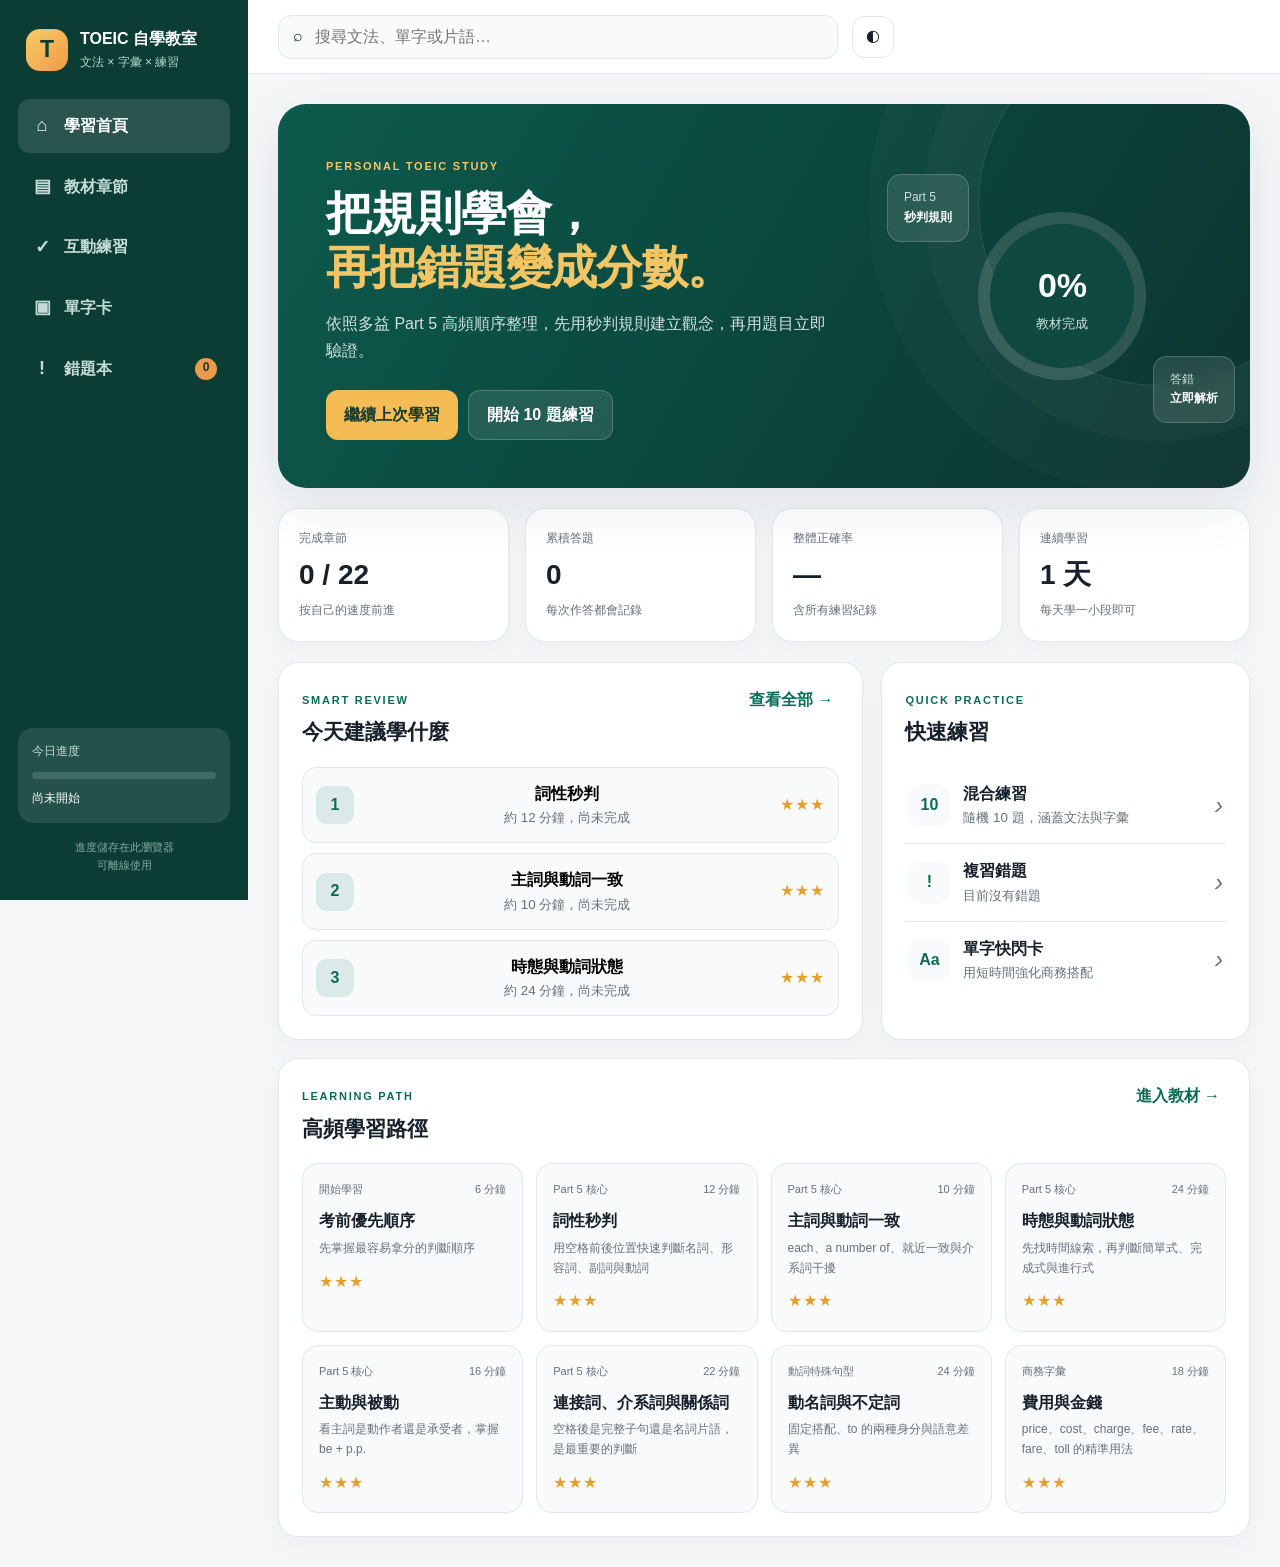
==== index.html @ c610012c "Add files via upload" ====
<!doctype html>
<html lang="zh-Hant">
<head>
  <meta charset="utf-8">
  <meta name="viewport" content="width=device-width, initial-scale=1">
  <meta name="description" content="TOEIC 多益文法與高頻字彙互動自學教材">
  <title>TOEIC 自學教室｜文法與高頻字彙</title>
  <link rel="stylesheet" href="styles.css">
</head>
<body>
  <div class="app-shell">
    <aside class="sidebar" id="sidebar">
      <div class="brand">
        <div class="brand-mark">T</div>
        <div><strong>TOEIC 自學教室</strong><span>文法 × 字彙 × 練習</span></div>
      </div>
      <nav class="main-nav" aria-label="主要導覽">
        <button class="nav-item active" data-view="dashboard"><span>⌂</span>學習首頁</button>
        <button class="nav-item" data-view="course"><span>▤</span>教材章節</button>
        <button class="nav-item" data-view="quiz"><span>✓</span>互動練習</button>
        <button class="nav-item" data-view="flashcards"><span>▣</span>單字卡</button>
        <button class="nav-item" data-view="mistakes"><span>!</span>錯題本 <b id="wrongBadge">0</b></button>
      </nav>
      <div class="sidebar-card">
        <div class="sidebar-card-label">今日進度</div>
        <div class="mini-progress"><span id="sideProgress"></span></div>
        <p id="sideProgressText">尚未開始</p>
      </div>
      <div class="sidebar-footer">進度儲存在此瀏覽器<br>可離線使用</div>
    </aside>

    <div class="main-area">
      <header class="topbar">
        <button class="icon-btn mobile-only" id="menuBtn" aria-label="開啟選單">☰</button>
        <div class="search-wrap">
          <span>⌕</span>
          <input id="globalSearch" type="search" placeholder="搜尋文法、單字或片語…" autocomplete="off">
          <div class="search-results" id="searchResults" hidden></div>
        </div>
        <button class="icon-btn" id="themeBtn" aria-label="切換深色模式">◐</button>
      </header>

      <main id="mainContent">
        <section class="view active" id="view-dashboard">
          <div class="hero-card">
            <div class="hero-copy">
              <span class="eyebrow">PERSONAL TOEIC STUDY</span>
              <h1>把規則學會，<br><em>再把錯題變成分數。</em></h1>
              <p>依照多益 Part 5 高頻順序整理，先用秒判規則建立觀念，再用題目立即驗證。</p>
              <div class="hero-actions">
                <button class="btn primary" id="continueBtn">繼續上次學習</button>
                <button class="btn secondary" data-go="quiz">開始 10 題練習</button>
              </div>
            </div>
            <div class="hero-visual" aria-hidden="true">
              <div class="ring"><span id="heroPercent">0%</span><small>教材完成</small></div>
              <div class="floating-card fc1">Part 5<br><b>秒判規則</b></div>
              <div class="floating-card fc2">答錯<br><b>立即解析</b></div>
            </div>
          </div>

          <div class="stats-grid">
            <article class="stat-card"><span>完成章節</span><strong id="statModules">0 / 22</strong><small>按自己的速度前進</small></article>
            <article class="stat-card"><span>累積答題</span><strong id="statAnswers">0</strong><small>每次作答都會記錄</small></article>
            <article class="stat-card"><span>整體正確率</span><strong id="statAccuracy">—</strong><small>含所有練習紀錄</small></article>
            <article class="stat-card"><span>連續學習</span><strong id="statStreak">1 天</strong><small>每天學一小段即可</small></article>
          </div>

          <div class="dashboard-grid">
            <section class="panel recommendation-panel">
              <div class="panel-head"><div><span class="eyebrow">SMART REVIEW</span><h2>今天建議學什麼</h2></div><button class="text-btn" data-go="course">查看全部 →</button></div>
              <div id="recommendations" class="recommendations"></div>
            </section>
            <section class="panel quick-panel">
              <div class="panel-head"><div><span class="eyebrow">QUICK PRACTICE</span><h2>快速練習</h2></div></div>
              <button class="quick-action" data-quick="mixed"><span class="qa-icon">10</span><div><b>混合練習</b><small>隨機 10 題，涵蓋文法與字彙</small></div><i>›</i></button>
              <button class="quick-action" data-go="mistakes"><span class="qa-icon">!</span><div><b>複習錯題</b><small id="quickWrongText">目前沒有錯題</small></div><i>›</i></button>
              <button class="quick-action" data-go="flashcards"><span class="qa-icon">Aa</span><div><b>單字快閃卡</b><small>用短時間強化商務搭配</small></div><i>›</i></button>
            </section>
          </div>

          <section class="panel module-preview-panel">
            <div class="panel-head"><div><span class="eyebrow">LEARNING PATH</span><h2>高頻學習路徑</h2></div><button class="text-btn" data-go="course">進入教材 →</button></div>
            <div class="module-grid" id="modulePreview"></div>
          </section>
        </section>

        <section class="view" id="view-course">
          <div class="page-heading"><div><span class="eyebrow">COURSE</span><h1>教材章節</h1><p>建議先完成 ★★★ 章節，再進入字彙與進階補充。</p></div><div class="heading-progress"><b id="coursePercent">0%</b><span>整體完成度</span></div></div>
          <div class="course-layout">
            <aside class="course-nav" id="courseNav"></aside>
            <article class="lesson" id="lessonArticle">
              <div class="lesson-empty"><span>▤</span><h2>選擇一個章節開始</h2><p>左側章節依照多益高頻順序排列。</p></div>
            </article>
          </div>
        </section>

        <section class="view" id="view-quiz">
          <div id="quizSetup">
            <div class="page-heading"><div><span class="eyebrow">PRACTICE</span><h1>互動練習</h1><p>選擇練習範圍，答題後會立即顯示解析並自動收錄錯題。</p></div></div>
            <div class="quiz-setup-grid">
              <section class="panel setup-panel">
                <h2>1. 選擇模式</h2>
                <div class="mode-grid">
                  <label class="mode-card selected"><input type="radio" name="quizMode" value="mixed" checked><span>混合練習</span><small>從所有章節隨機出題</small></label>
                  <label class="mode-card"><input type="radio" name="quizMode" value="module"><span>指定章節</span><small>針對單一弱點練習</small></label>
                  <label class="mode-card"><input type="radio" name="quizMode" value="wrong"><span>錯題複習</span><small>只練曾經答錯的題目</small></label>
                </div>
              </section>
              <section class="panel setup-panel">
                <h2>2. 設定範圍</h2>
                <label class="field"><span>指定章節</span><select id="quizModule"></select></label>
                <label class="field"><span>題目數量</span><select id="quizCount"><option value="5">5 題</option><option value="10" selected>10 題</option><option value="20">20 題</option><option value="999">全部可用題目</option></select></label>
                <button class="btn primary wide" id="startQuizBtn">開始練習</button>
                <p class="setup-hint" id="quizAvailability"></p>
              </section>
            </div>
          </div>
          <div id="quizRunner" hidden></div>
        </section>

        <section class="view" id="view-flashcards">
          <div class="page-heading"><div><span class="eyebrow">FLASHCARDS</span><h1>單字快閃卡</h1><p>先看英文回想中文，再翻牌核對搭配與例句。</p></div></div>
          <div class="flash-layout">
            <aside class="panel flash-controls">
              <label class="field"><span>分類</span><select id="flashCategory"></select></label>
              <div class="flash-stats"><b id="flashMastered">0</b><span>已熟悉字卡</span></div>
              <button class="btn secondary wide" id="shuffleFlash">重新洗牌</button>
            </aside>
            <section class="flash-stage">
              <button class="flashcard" id="flashcard" aria-label="翻轉字卡">
                <div class="flash-inner">
                  <div class="flash-front"><span id="flashCat"></span><strong id="flashTerm">Loading…</strong><small>點一下翻面</small></div>
                  <div class="flash-back"><strong id="flashMeaning"></strong><p id="flashExample"></p><small>再次點擊可翻回正面</small></div>
                </div>
              </button>
              <div class="flash-actions">
                <button class="btn secondary" id="prevFlash">← 上一張</button>
                <button class="btn success" id="masterFlash">標記已熟悉</button>
                <button class="btn primary" id="nextFlash">下一張 →</button>
              </div>
              <div class="flash-counter" id="flashCounter"></div>
            </section>
          </div>
        </section>

        <section class="view" id="view-mistakes">
          <div class="page-heading"><div><span class="eyebrow">WRONG ANSWERS</span><h1>錯題本</h1><p>答錯的題目會自動保留；重新答對後可從錯題本移除。</p></div><button class="btn secondary" id="clearWrongBtn">清空錯題</button></div>
          <div id="mistakeList" class="mistake-list"></div>
        </section>
      </main>
    </div>
  </div>
  <div class="toast" id="toast" role="status"></div>
  <script src="data.js"></script>
  <script src="app.js"></script>
</body>
</html>
---- styles.css ----
:root{
  --bg:#f4f6f8;--surface:#fff;--surface-2:#f8fafb;--text:#17212b;--muted:#65717d;
  --line:#e2e7eb;--primary:#0c6b58;--primary-2:#084d40;--accent:#f4b544;--danger:#c84040;
  --success:#23845f;--shadow:0 18px 55px rgba(20,35,45,.09);--radius:20px;--sidebar:248px;
}
[data-theme="dark"]{--bg:#101619;--surface:#172024;--surface-2:#1c282d;--text:#edf4f2;--muted:#a6b3b3;--line:#2b393e;--primary:#42b996;--primary-2:#6bd1b2;--accent:#f3bd58;--danger:#ef7979;--success:#5bc59e;--shadow:0 18px 60px rgba(0,0,0,.3)}
*{box-sizing:border-box}html{scroll-behavior:smooth}body{margin:0;font-family:-apple-system,BlinkMacSystemFont,"Segoe UI","Noto Sans TC",sans-serif;background:var(--bg);color:var(--text);line-height:1.65}
button,input,select{font:inherit}.app-shell{display:flex;min-height:100vh}.sidebar{width:var(--sidebar);background:#0b3d35;color:#fff;padding:26px 18px;position:fixed;inset:0 auto 0 0;z-index:30;display:flex;flex-direction:column}.brand{display:flex;gap:12px;align-items:center;padding:0 8px 26px}.brand-mark{width:42px;height:42px;border-radius:14px;background:linear-gradient(135deg,#f7cb68,#f09b45);color:#0b3d35;font-weight:900;font-size:23px;display:grid;place-items:center}.brand strong,.brand span{display:block}.brand span{font-size:12px;color:#b8d7cf;margin-top:1px}.main-nav{display:grid;gap:7px}.nav-item{border:0;background:transparent;color:#c6ddd7;text-align:left;padding:12px 13px;border-radius:12px;cursor:pointer;display:flex;align-items:center;gap:11px;font-weight:650}.nav-item span{font-size:18px;width:22px;text-align:center}.nav-item:hover,.nav-item.active{background:rgba(255,255,255,.12);color:#fff}.nav-item b{margin-left:auto;background:#e99b4b;color:#163b33;min-width:22px;height:22px;border-radius:999px;text-align:center;font-size:12px}.sidebar-card{margin-top:auto;background:rgba(255,255,255,.1);padding:14px;border-radius:15px}.sidebar-card-label{font-size:12px;color:#c4dbd5}.mini-progress{height:7px;background:rgba(255,255,255,.14);border-radius:999px;overflow:hidden;margin:10px 0}.mini-progress span{display:block;height:100%;width:0;background:#f5bd55;border-radius:999px}.sidebar-card p{margin:0;font-size:12px}.sidebar-footer{font-size:11px;color:#88aaa2;text-align:center;margin-top:15px}.main-area{margin-left:var(--sidebar);width:calc(100% - var(--sidebar))}.topbar{height:74px;background:color-mix(in srgb,var(--surface) 92%,transparent);border-bottom:1px solid var(--line);display:flex;align-items:center;padding:0 30px;gap:14px;position:sticky;top:0;z-index:20;backdrop-filter:blur(14px)}.search-wrap{position:relative;display:flex;align-items:center;gap:10px;background:var(--surface-2);border:1px solid var(--line);border-radius:13px;padding:0 14px;max-width:560px;flex:1}.search-wrap input{border:0;outline:0;background:transparent;color:var(--text);height:42px;width:100%}.search-results{position:absolute;top:50px;left:0;right:0;background:var(--surface);border:1px solid var(--line);border-radius:14px;box-shadow:var(--shadow);max-height:360px;overflow:auto;padding:8px;z-index:50}.search-result{display:block;width:100%;border:0;background:transparent;color:var(--text);text-align:left;padding:10px 12px;border-radius:9px;cursor:pointer}.search-result:hover{background:var(--surface-2)}.search-result b,.search-result small{display:block}.search-result small{color:var(--muted)}.icon-btn{width:42px;height:42px;border:1px solid var(--line);border-radius:12px;background:var(--surface);color:var(--text);cursor:pointer}.mobile-only{display:none}main{padding:30px;max-width:1500px;margin:auto}.view{display:none}.view.active{display:block}.eyebrow{font-size:11px;letter-spacing:.16em;font-weight:850;color:var(--primary);text-transform:uppercase}.hero-card{min-height:360px;border-radius:28px;background:linear-gradient(120deg,#0d5b4d 0%,#0b443b 58%,#0d342f 100%);color:#fff;display:flex;justify-content:space-between;overflow:hidden;box-shadow:var(--shadow);position:relative}.hero-card:after{content:"";position:absolute;width:360px;height:360px;border:1px solid rgba(255,255,255,.12);border-radius:50%;right:-90px;top:-80px;box-shadow:0 0 0 55px rgba(255,255,255,.025),0 0 0 110px rgba(255,255,255,.02)}.hero-copy{padding:48px;max-width:650px;position:relative;z-index:2}.hero-card .eyebrow{color:#f4c565}.hero-copy h1{font-family:Georgia,"Noto Serif TC",serif;font-size:46px;line-height:1.16;margin:9px 0 17px;letter-spacing:-.02em}.hero-copy h1 em{color:#f4c565;font-style:normal}.hero-copy p{color:#d2e3df;max-width:560px}.hero-actions{display:flex;gap:10px;margin-top:26px}.btn{border:0;border-radius:12px;padding:11px 18px;font-weight:750;cursor:pointer;transition:.2s}.btn:hover{transform:translateY(-1px)}.btn.primary{background:var(--primary);color:#fff}.hero-card .btn.primary{background:#f3bc54;color:#153b33}.btn.secondary{background:var(--surface);color:var(--text);border:1px solid var(--line)}.hero-card .btn.secondary{background:rgba(255,255,255,.1);color:#fff;border-color:rgba(255,255,255,.2)}.btn.success{background:var(--success);color:#fff}.btn.wide{width:100%}.hero-visual{width:410px;position:relative;z-index:2;display:grid;place-items:center}.ring{width:168px;height:168px;border-radius:50%;background:conic-gradient(#f2bd58 var(--progress,0%),rgba(255,255,255,.14) 0);display:grid;place-content:center;text-align:center;position:relative}.ring:before{content:"";position:absolute;inset:12px;border-radius:50%;background:#10493f}.ring span{font-size:34px;font-weight:850;z-index:1}.ring small{color:#cfe1dc;z-index:1}.floating-card{position:absolute;background:rgba(255,255,255,.11);border:1px solid rgba(255,255,255,.18);backdrop-filter:blur(10px);padding:13px 16px;border-radius:14px;color:#cfe1dc;font-size:12px}.floating-card b{color:#fff}.fc1{left:12px;top:70px}.fc2{right:15px;bottom:65px}.stats-grid{display:grid;grid-template-columns:repeat(4,1fr);gap:16px;margin:20px 0}.stat-card,.panel{background:var(--surface);border:1px solid var(--line);border-radius:var(--radius);box-shadow:0 8px 25px rgba(20,35,45,.035)}.stat-card{padding:20px}.stat-card span,.stat-card small{display:block;color:var(--muted);font-size:12px}.stat-card strong{display:block;font-size:28px;margin:3px 0}.dashboard-grid{display:grid;grid-template-columns:1.35fr .85fr;gap:18px}.panel{padding:23px}.panel-head{display:flex;align-items:flex-start;justify-content:space-between;gap:15px;margin-bottom:17px}.panel-head h2{margin:3px 0 0;font-size:21px}.text-btn{border:0;background:transparent;color:var(--primary);font-weight:750;cursor:pointer}.recommendations{display:grid;gap:10px}.recommendation{display:flex;align-items:center;gap:13px;padding:13px;border:1px solid var(--line);border-radius:14px;cursor:pointer;background:var(--surface-2)}.recommendation:hover{border-color:var(--primary)}.rec-num{width:38px;height:38px;border-radius:11px;background:color-mix(in srgb,var(--primary) 12%,transparent);color:var(--primary);display:grid;place-items:center;font-weight:850}.recommendation div{flex:1}.recommendation b,.recommendation small{display:block}.recommendation small{color:var(--muted)}.quick-action{width:100%;border:0;border-top:1px solid var(--line);background:transparent;color:var(--text);display:flex;align-items:center;gap:13px;padding:14px 3px;text-align:left;cursor:pointer}.quick-action:first-of-type{border-top:0}.qa-icon{width:42px;height:42px;border-radius:13px;background:var(--surface-2);display:grid;place-items:center;font-weight:850;color:var(--primary)}.quick-action div{flex:1}.quick-action b,.quick-action small{display:block}.quick-action small{color:var(--muted)}.quick-action i{font-size:25px;color:var(--muted)}.module-preview-panel{margin-top:18px}.module-grid{display:grid;grid-template-columns:repeat(4,1fr);gap:13px}.module-card{border:1px solid var(--line);border-radius:16px;padding:16px;background:var(--surface-2);cursor:pointer;position:relative}.module-card:hover{border-color:var(--primary);transform:translateY(-2px)}.module-card .module-meta{display:flex;justify-content:space-between;color:var(--muted);font-size:11px}.module-card h3{margin:10px 0 4px;font-size:16px}.module-card p{margin:0;color:var(--muted);font-size:12px}.stars{color:#e2a12f;letter-spacing:1px}.done-check{position:absolute;right:12px;top:12px;width:23px;height:23px;border-radius:50%;background:var(--success);color:#fff;display:grid;place-items:center;font-size:12px}.page-heading{display:flex;justify-content:space-between;align-items:end;margin-bottom:22px}.page-heading h1{font-size:35px;margin:3px 0}.page-heading p{color:var(--muted);margin:0}.heading-progress{text-align:right}.heading-progress b,.heading-progress span{display:block}.heading-progress b{font-size:28px;color:var(--primary)}.heading-progress span{font-size:12px;color:var(--muted)}.course-layout{display:grid;grid-template-columns:300px minmax(0,1fr);gap:18px;align-items:start}.course-nav{background:var(--surface);border:1px solid var(--line);border-radius:18px;padding:10px;position:sticky;top:94px;max-height:calc(100vh - 120px);overflow:auto}.course-group{padding:10px 9px 5px;font-size:11px;font-weight:850;color:var(--muted);letter-spacing:.1em}.course-link{width:100%;border:0;background:transparent;color:var(--text);text-align:left;padding:10px;border-radius:11px;cursor:pointer;display:flex;gap:10px;align-items:flex-start}.course-link:hover,.course-link.active{background:color-mix(in srgb,var(--primary) 10%,var(--surface))}.course-link .course-dot{width:23px;height:23px;border:1px solid var(--line);border-radius:50%;display:grid;place-items:center;font-size:11px;flex:none;margin-top:1px}.course-link.completed .course-dot{background:var(--success);border-color:var(--success);color:#fff}.course-link b,.course-link small{display:block}.course-link small{color:var(--muted);font-size:11px}.lesson{background:var(--surface);border:1px solid var(--line);border-radius:20px;min-height:650px;padding:34px;overflow:hidden}.lesson-empty{text-align:center;padding:150px 20px;color:var(--muted)}.lesson-empty span{font-size:45px}.lesson-header{border-bottom:1px solid var(--line);padding-bottom:20px;margin-bottom:25px}.lesson-header h1{margin:5px 0 6px;font-size:34px}.lesson-header p{color:var(--muted);margin:0}.lesson-toolbar{display:flex;gap:10px;align-items:center;justify-content:space-between;margin-top:17px}.source-pill{font-size:11px;background:var(--surface-2);border:1px solid var(--line);padding:6px 10px;border-radius:999px;color:var(--muted)}.complete-btn.completed{background:var(--success);color:#fff}.lesson-content h1{display:none}.lesson-content h2{font-size:26px;margin-top:32px}.lesson-content h3{font-size:20px;margin-top:28px;color:var(--primary)}.lesson-content h4{font-size:17px}.lesson-content table{width:100%;border-collapse:collapse;margin:18px 0;display:block;overflow-x:auto}.lesson-content th,.lesson-content td{border:1px solid var(--line);padding:10px 12px;text-align:left;min-width:130px}.lesson-content th{background:var(--surface-2)}.lesson-content code{background:var(--surface-2);padding:2px 5px;border-radius:5px;color:var(--primary)}.lesson-content blockquote{margin:18px 0;padding:13px 17px;border-left:4px solid var(--accent);background:var(--surface-2);border-radius:0 10px 10px 0}.lesson-content li{margin:5px 0}.advanced{margin-top:30px;border:1px solid var(--line);border-radius:14px;overflow:hidden}.advanced summary{padding:15px 18px;background:var(--surface-2);cursor:pointer;font-weight:800;color:var(--primary)}.advanced-body{padding:18px}.lesson-bottom{display:flex;justify-content:space-between;align-items:center;border-top:1px solid var(--line);margin-top:30px;padding-top:20px}.quiz-setup-grid{display:grid;grid-template-columns:1.3fr .7fr;gap:18px}.setup-panel h2{font-size:20px;margin-top:0}.mode-grid{display:grid;grid-template-columns:repeat(3,1fr);gap:12px}.mode-card{border:1px solid var(--line);border-radius:15px;padding:18px;cursor:pointer;background:var(--surface-2)}.mode-card.selected{border:2px solid var(--primary);padding:17px}.mode-card input{display:none}.mode-card span,.mode-card small{display:block}.mode-card span{font-weight:800}.mode-card small{color:var(--muted);margin-top:5px}.field{display:grid;gap:7px;margin:13px 0}.field span{font-size:12px;color:var(--muted);font-weight:750}.field select{height:43px;border:1px solid var(--line);border-radius:11px;background:var(--surface-2);color:var(--text);padding:0 11px}.setup-hint{color:var(--muted);font-size:12px;text-align:center}.quiz-shell{max-width:850px;margin:auto}.quiz-top{display:flex;align-items:center;gap:15px;margin-bottom:18px}.quiz-progress{height:9px;background:var(--line);border-radius:999px;overflow:hidden;flex:1}.quiz-progress span{display:block;height:100%;background:var(--primary);width:0}.quiz-number{font-size:13px;color:var(--muted)}.question-card{background:var(--surface);border:1px solid var(--line);border-radius:22px;padding:30px;box-shadow:var(--shadow)}.question-category{font-size:12px;color:var(--primary);font-weight:800}.question-card h2{font-family:Georgia,"Noto Serif TC",serif;font-size:26px;line-height:1.45;margin:10px 0 23px}.choices{display:grid;gap:11px}.choice{border:1px solid var(--line);background:var(--surface-2);color:var(--text);border-radius:13px;padding:13px 15px;text-align:left;cursor:pointer;display:flex;gap:12px;align-items:center}.choice:hover:not(:disabled){border-color:var(--primary)}.choice-letter{width:30px;height:30px;border-radius:9px;border:1px solid var(--line);display:grid;place-items:center;font-weight:800}.choice.correct{border-color:var(--success);background:color-mix(in srgb,var(--success) 10%,var(--surface));}.choice.wrong{border-color:var(--danger);background:color-mix(in srgb,var(--danger) 9%,var(--surface))}.choice.correct .choice-letter{background:var(--success);color:#fff}.choice.wrong .choice-letter{background:var(--danger);color:#fff}.feedback{margin-top:20px;border-radius:14px;padding:17px;display:none}.feedback.show{display:block}.feedback.correct{background:color-mix(in srgb,var(--success) 11%,var(--surface));border:1px solid color-mix(in srgb,var(--success) 35%,var(--line))}.feedback.wrong{background:color-mix(in srgb,var(--danger) 8%,var(--surface));border:1px solid color-mix(in srgb,var(--danger) 30%,var(--line))}.feedback h3{margin:0 0 6px}.feedback p{margin:5px 0}.feedback .tip{color:var(--muted);font-size:13px;border-top:1px dashed var(--line);padding-top:8px;margin-top:10px}.question-actions{display:flex;justify-content:flex-end;margin-top:20px}.result-card{text-align:center;background:var(--surface);border:1px solid var(--line);border-radius:24px;padding:40px;box-shadow:var(--shadow);max-width:760px;margin:auto}.result-score{width:150px;height:150px;border-radius:50%;margin:10px auto 20px;background:var(--surface-2);border:12px solid var(--primary);display:grid;place-content:center}.result-score strong{font-size:36px}.result-score span{font-size:12px;color:var(--muted)}.result-card h1{margin-bottom:5px}.result-actions{display:flex;justify-content:center;gap:10px;margin-top:25px}.breakdown{display:grid;grid-template-columns:repeat(3,1fr);gap:10px;margin-top:20px}.breakdown div{background:var(--surface-2);border-radius:12px;padding:12px}.breakdown b,.breakdown small{display:block}.breakdown small{color:var(--muted)}.flash-layout{display:grid;grid-template-columns:260px 1fr;gap:18px}.flash-controls{align-self:start}.flash-stats{text-align:center;background:var(--surface-2);border-radius:14px;padding:20px;margin:16px 0}.flash-stats b,.flash-stats span{display:block}.flash-stats b{font-size:30px;color:var(--primary)}.flash-stats span{font-size:12px;color:var(--muted)}.flash-stage{text-align:center}.flashcard{width:min(620px,100%);height:370px;border:0;background:transparent;perspective:1200px;cursor:pointer}.flash-inner{width:100%;height:100%;position:relative;transform-style:preserve-3d;transition:transform .55s}.flashcard.flipped .flash-inner{transform:rotateY(180deg)}.flash-front,.flash-back{position:absolute;inset:0;backface-visibility:hidden;background:var(--surface);border:1px solid var(--line);border-radius:26px;box-shadow:var(--shadow);display:grid;place-content:center;padding:45px}.flash-front span{color:var(--primary);font-weight:800}.flash-front strong{font-family:Georgia,serif;font-size:48px;margin:15px 0}.flash-front small,.flash-back small{color:var(--muted)}.flash-back{transform:rotateY(180deg)}.flash-back strong{font-size:30px;color:var(--primary)}.flash-back p{font-size:18px}.flash-actions{display:flex;justify-content:center;gap:10px;margin-top:18px}.flash-counter{color:var(--muted);margin-top:12px;font-size:13px}.mistake-list{display:grid;gap:13px}.mistake-card{background:var(--surface);border:1px solid var(--line);border-left:5px solid var(--danger);border-radius:16px;padding:20px}.mistake-card .meta{display:flex;justify-content:space-between;color:var(--muted);font-size:12px}.mistake-card h3{font-family:Georgia,serif;margin:10px 0}.mistake-card .answer{color:var(--success);font-weight:750}.mistake-card .explanation{background:var(--surface-2);padding:12px;border-radius:10px;margin-top:10px}.empty-state{text-align:center;background:var(--surface);border:1px dashed var(--line);border-radius:20px;padding:75px 20px;color:var(--muted)}.empty-state span{font-size:45px}.toast{position:fixed;right:24px;bottom:24px;background:#132e28;color:#fff;padding:12px 16px;border-radius:12px;box-shadow:var(--shadow);opacity:0;transform:translateY(15px);pointer-events:none;transition:.25s;z-index:100}.toast.show{opacity:1;transform:none}
@media(max-width:1100px){.stats-grid{grid-template-columns:repeat(2,1fr)}.module-grid{grid-template-columns:repeat(2,1fr)}.dashboard-grid,.quiz-setup-grid{grid-template-columns:1fr}.hero-visual{width:330px}.course-layout{grid-template-columns:260px minmax(0,1fr)}}
@media(max-width:820px){:root{--sidebar:260px}.sidebar{transform:translateX(-100%);transition:.25s}.sidebar.open{transform:none}.main-area{margin-left:0;width:100%}.mobile-only{display:block}.topbar{padding:0 14px}main{padding:18px}.hero-card{min-height:auto}.hero-copy{padding:32px}.hero-copy h1{font-size:35px}.hero-visual{display:none}.course-layout{grid-template-columns:1fr}.course-nav{position:static;max-height:390px}.mode-grid{grid-template-columns:1fr}.flash-layout{grid-template-columns:1fr}.flash-controls{order:2}.page-heading{align-items:flex-start}.lesson{padding:22px}.flash-front strong{font-size:38px}}
@media(max-width:540px){.stats-grid,.module-grid{grid-template-columns:1fr}.hero-actions,.flash-actions,.result-actions{flex-direction:column}.hero-copy{padding:25px}.hero-copy h1{font-size:31px}.panel{padding:18px}.page-heading h1{font-size:30px}.heading-progress{display:none}.lesson-header h1{font-size:28px}.question-card{padding:21px}.question-card h2{font-size:22px}.flashcard{height:330px}.flash-front,.flash-back{padding:25px}.breakdown{grid-template-columns:1fr}}
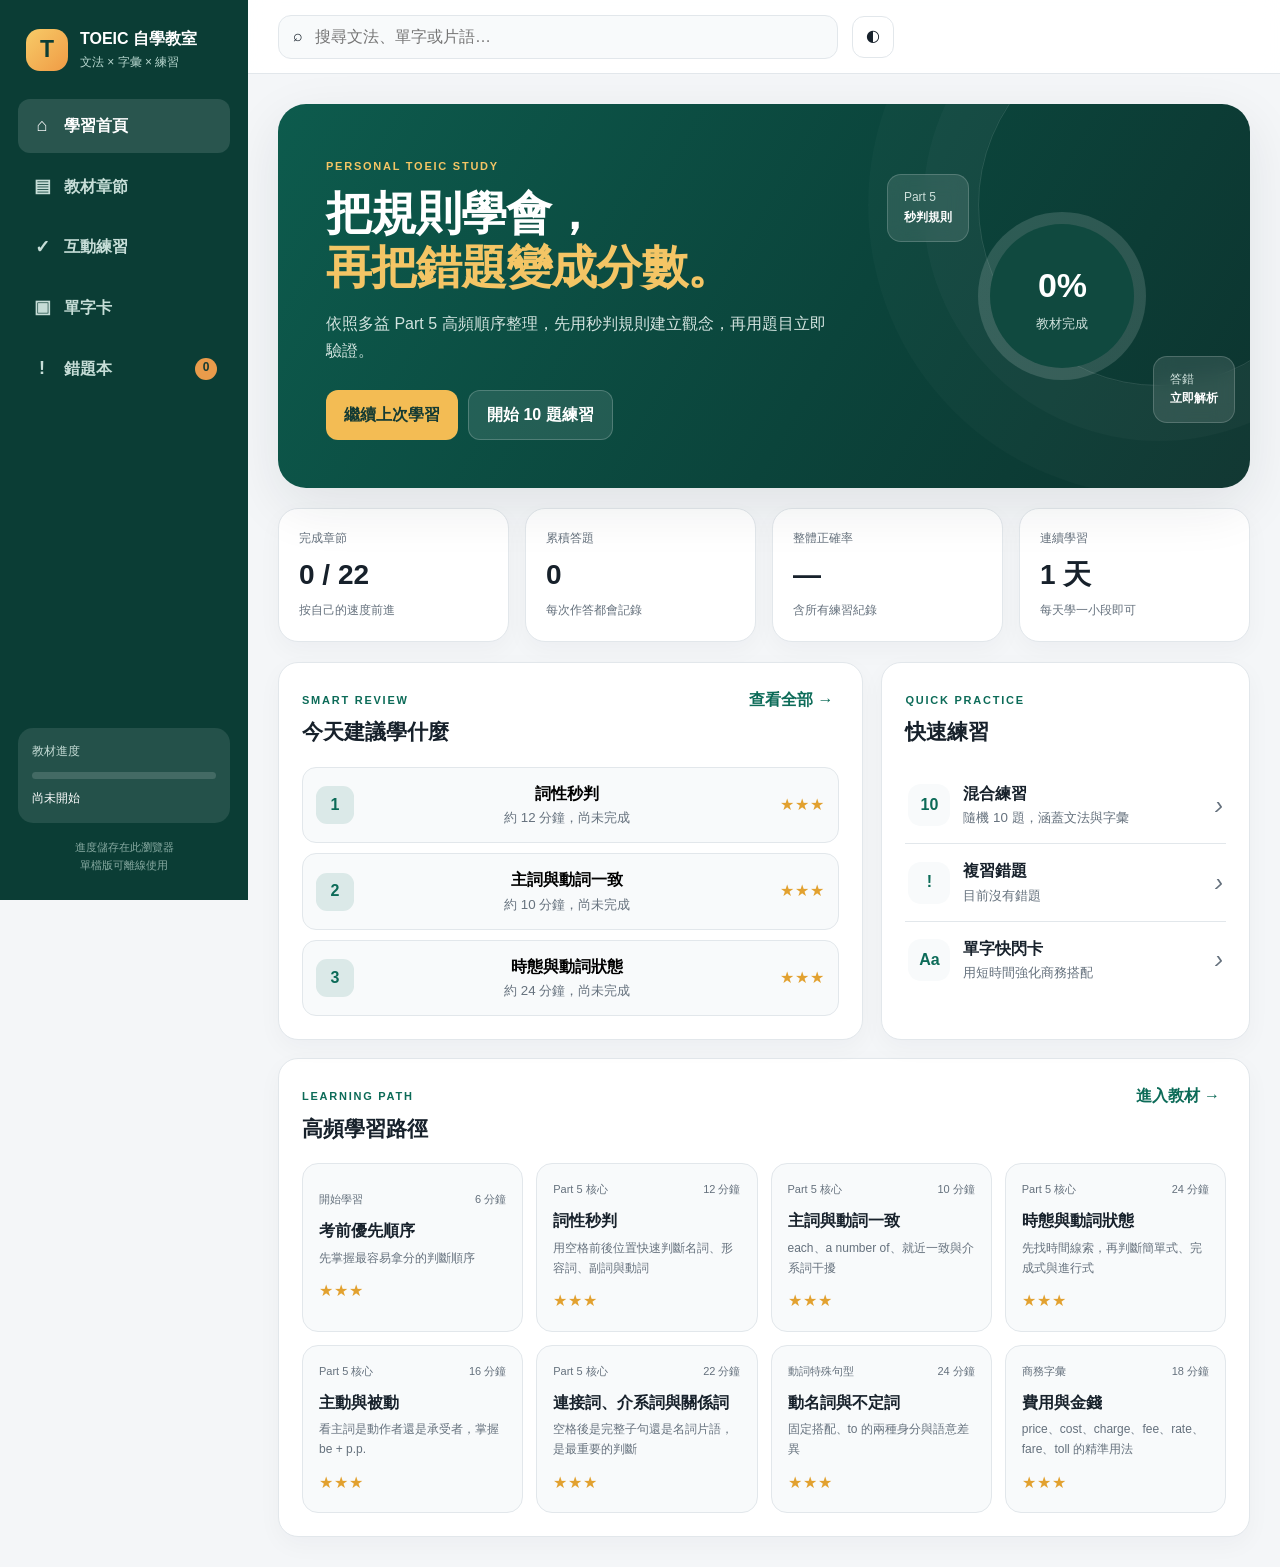
==== commit 14312ab4: "Add files via upload" ====
--- a/index.html
+++ b/index.html
@@ -22,11 +22,11 @@
         <button class="nav-item" data-view="mistakes"><span>!</span>錯題本 <b id="wrongBadge">0</b></button>
       </nav>
       <div class="sidebar-card">
-        <div class="sidebar-card-label">今日進度</div>
+        <div class="sidebar-card-label">教材進度</div>
         <div class="mini-progress"><span id="sideProgress"></span></div>
         <p id="sideProgressText">尚未開始</p>
       </div>
-      <div class="sidebar-footer">進度儲存在此瀏覽器<br>可離線使用</div>
+      <div class="sidebar-footer">進度儲存在此瀏覽器<br>單檔版可離線使用</div>
     </aside>
 
     <div class="main-area">
@@ -37,7 +37,7 @@
           <input id="globalSearch" type="search" placeholder="搜尋文法、單字或片語…" autocomplete="off">
           <div class="search-results" id="searchResults" hidden></div>
         </div>
-        <button class="icon-btn" id="themeBtn" aria-label="切換深色模式">◐</button>
+        <button class="icon-btn" id="themeBtn" aria-label="切換為深色模式" title="切換為深色模式">◐</button>
       </header>
 
       <main id="mainContent">
--- a/styles.css
+++ b/styles.css
@@ -5,7 +5,9 @@
 }
 [data-theme="dark"]{--bg:#101619;--surface:#172024;--surface-2:#1c282d;--text:#edf4f2;--muted:#a6b3b3;--line:#2b393e;--primary:#42b996;--primary-2:#6bd1b2;--accent:#f3bd58;--danger:#ef7979;--success:#5bc59e;--shadow:0 18px 60px rgba(0,0,0,.3)}
 *{box-sizing:border-box}html{scroll-behavior:smooth}body{margin:0;font-family:-apple-system,BlinkMacSystemFont,"Segoe UI","Noto Sans TC",sans-serif;background:var(--bg);color:var(--text);line-height:1.65}
-button,input,select{font:inherit}.app-shell{display:flex;min-height:100vh}.sidebar{width:var(--sidebar);background:#0b3d35;color:#fff;padding:26px 18px;position:fixed;inset:0 auto 0 0;z-index:30;display:flex;flex-direction:column}.brand{display:flex;gap:12px;align-items:center;padding:0 8px 26px}.brand-mark{width:42px;height:42px;border-radius:14px;background:linear-gradient(135deg,#f7cb68,#f09b45);color:#0b3d35;font-weight:900;font-size:23px;display:grid;place-items:center}.brand strong,.brand span{display:block}.brand span{font-size:12px;color:#b8d7cf;margin-top:1px}.main-nav{display:grid;gap:7px}.nav-item{border:0;background:transparent;color:#c6ddd7;text-align:left;padding:12px 13px;border-radius:12px;cursor:pointer;display:flex;align-items:center;gap:11px;font-weight:650}.nav-item span{font-size:18px;width:22px;text-align:center}.nav-item:hover,.nav-item.active{background:rgba(255,255,255,.12);color:#fff}.nav-item b{margin-left:auto;background:#e99b4b;color:#163b33;min-width:22px;height:22px;border-radius:999px;text-align:center;font-size:12px}.sidebar-card{margin-top:auto;background:rgba(255,255,255,.1);padding:14px;border-radius:15px}.sidebar-card-label{font-size:12px;color:#c4dbd5}.mini-progress{height:7px;background:rgba(255,255,255,.14);border-radius:999px;overflow:hidden;margin:10px 0}.mini-progress span{display:block;height:100%;width:0;background:#f5bd55;border-radius:999px}.sidebar-card p{margin:0;font-size:12px}.sidebar-footer{font-size:11px;color:#88aaa2;text-align:center;margin-top:15px}.main-area{margin-left:var(--sidebar);width:calc(100% - var(--sidebar))}.topbar{height:74px;background:color-mix(in srgb,var(--surface) 92%,transparent);border-bottom:1px solid var(--line);display:flex;align-items:center;padding:0 30px;gap:14px;position:sticky;top:0;z-index:20;backdrop-filter:blur(14px)}.search-wrap{position:relative;display:flex;align-items:center;gap:10px;background:var(--surface-2);border:1px solid var(--line);border-radius:13px;padding:0 14px;max-width:560px;flex:1}.search-wrap input{border:0;outline:0;background:transparent;color:var(--text);height:42px;width:100%}.search-results{position:absolute;top:50px;left:0;right:0;background:var(--surface);border:1px solid var(--line);border-radius:14px;box-shadow:var(--shadow);max-height:360px;overflow:auto;padding:8px;z-index:50}.search-result{display:block;width:100%;border:0;background:transparent;color:var(--text);text-align:left;padding:10px 12px;border-radius:9px;cursor:pointer}.search-result:hover{background:var(--surface-2)}.search-result b,.search-result small{display:block}.search-result small{color:var(--muted)}.icon-btn{width:42px;height:42px;border:1px solid var(--line);border-radius:12px;background:var(--surface);color:var(--text);cursor:pointer}.mobile-only{display:none}main{padding:30px;max-width:1500px;margin:auto}.view{display:none}.view.active{display:block}.eyebrow{font-size:11px;letter-spacing:.16em;font-weight:850;color:var(--primary);text-transform:uppercase}.hero-card{min-height:360px;border-radius:28px;background:linear-gradient(120deg,#0d5b4d 0%,#0b443b 58%,#0d342f 100%);color:#fff;display:flex;justify-content:space-between;overflow:hidden;box-shadow:var(--shadow);position:relative}.hero-card:after{content:"";position:absolute;width:360px;height:360px;border:1px solid rgba(255,255,255,.12);border-radius:50%;right:-90px;top:-80px;box-shadow:0 0 0 55px rgba(255,255,255,.025),0 0 0 110px rgba(255,255,255,.02)}.hero-copy{padding:48px;max-width:650px;position:relative;z-index:2}.hero-card .eyebrow{color:#f4c565}.hero-copy h1{font-family:Georgia,"Noto Serif TC",serif;font-size:46px;line-height:1.16;margin:9px 0 17px;letter-spacing:-.02em}.hero-copy h1 em{color:#f4c565;font-style:normal}.hero-copy p{color:#d2e3df;max-width:560px}.hero-actions{display:flex;gap:10px;margin-top:26px}.btn{border:0;border-radius:12px;padding:11px 18px;font-weight:750;cursor:pointer;transition:.2s}.btn:hover{transform:translateY(-1px)}.btn.primary{background:var(--primary);color:#fff}.hero-card .btn.primary{background:#f3bc54;color:#153b33}.btn.secondary{background:var(--surface);color:var(--text);border:1px solid var(--line)}.hero-card .btn.secondary{background:rgba(255,255,255,.1);color:#fff;border-color:rgba(255,255,255,.2)}.btn.success{background:var(--success);color:#fff}.btn.wide{width:100%}.hero-visual{width:410px;position:relative;z-index:2;display:grid;place-items:center}.ring{width:168px;height:168px;border-radius:50%;background:conic-gradient(#f2bd58 var(--progress,0%),rgba(255,255,255,.14) 0);display:grid;place-content:center;text-align:center;position:relative}.ring:before{content:"";position:absolute;inset:12px;border-radius:50%;background:#10493f}.ring span{font-size:34px;font-weight:850;z-index:1}.ring small{color:#cfe1dc;z-index:1}.floating-card{position:absolute;background:rgba(255,255,255,.11);border:1px solid rgba(255,255,255,.18);backdrop-filter:blur(10px);padding:13px 16px;border-radius:14px;color:#cfe1dc;font-size:12px}.floating-card b{color:#fff}.fc1{left:12px;top:70px}.fc2{right:15px;bottom:65px}.stats-grid{display:grid;grid-template-columns:repeat(4,1fr);gap:16px;margin:20px 0}.stat-card,.panel{background:var(--surface);border:1px solid var(--line);border-radius:var(--radius);box-shadow:0 8px 25px rgba(20,35,45,.035)}.stat-card{padding:20px}.stat-card span,.stat-card small{display:block;color:var(--muted);font-size:12px}.stat-card strong{display:block;font-size:28px;margin:3px 0}.dashboard-grid{display:grid;grid-template-columns:1.35fr .85fr;gap:18px}.panel{padding:23px}.panel-head{display:flex;align-items:flex-start;justify-content:space-between;gap:15px;margin-bottom:17px}.panel-head h2{margin:3px 0 0;font-size:21px}.text-btn{border:0;background:transparent;color:var(--primary);font-weight:750;cursor:pointer}.recommendations{display:grid;gap:10px}.recommendation{display:flex;align-items:center;gap:13px;padding:13px;border:1px solid var(--line);border-radius:14px;cursor:pointer;background:var(--surface-2)}.recommendation:hover{border-color:var(--primary)}.rec-num{width:38px;height:38px;border-radius:11px;background:color-mix(in srgb,var(--primary) 12%,transparent);color:var(--primary);display:grid;place-items:center;font-weight:850}.recommendation div{flex:1}.recommendation b,.recommendation small{display:block}.recommendation small{color:var(--muted)}.quick-action{width:100%;border:0;border-top:1px solid var(--line);background:transparent;color:var(--text);display:flex;align-items:center;gap:13px;padding:14px 3px;text-align:left;cursor:pointer}.quick-action:first-of-type{border-top:0}.qa-icon{width:42px;height:42px;border-radius:13px;background:var(--surface-2);display:grid;place-items:center;font-weight:850;color:var(--primary)}.quick-action div{flex:1}.quick-action b,.quick-action small{display:block}.quick-action small{color:var(--muted)}.quick-action i{font-size:25px;color:var(--muted)}.module-preview-panel{margin-top:18px}.module-grid{display:grid;grid-template-columns:repeat(4,1fr);gap:13px}.module-card{border:1px solid var(--line);border-radius:16px;padding:16px;background:var(--surface-2);cursor:pointer;position:relative}.module-card:hover{border-color:var(--primary);transform:translateY(-2px)}.module-card .module-meta{display:flex;justify-content:space-between;color:var(--muted);font-size:11px}.module-card h3{margin:10px 0 4px;font-size:16px}.module-card p{margin:0;color:var(--muted);font-size:12px}.stars{color:#e2a12f;letter-spacing:1px}.done-check{position:absolute;right:12px;top:12px;width:23px;height:23px;border-radius:50%;background:var(--success);color:#fff;display:grid;place-items:center;font-size:12px}.page-heading{display:flex;justify-content:space-between;align-items:end;margin-bottom:22px}.page-heading h1{font-size:35px;margin:3px 0}.page-heading p{color:var(--muted);margin:0}.heading-progress{text-align:right}.heading-progress b,.heading-progress span{display:block}.heading-progress b{font-size:28px;color:var(--primary)}.heading-progress span{font-size:12px;color:var(--muted)}.course-layout{display:grid;grid-template-columns:300px minmax(0,1fr);gap:18px;align-items:start}.course-nav{background:var(--surface);border:1px solid var(--line);border-radius:18px;padding:10px;position:sticky;top:94px;max-height:calc(100vh - 120px);overflow:auto}.course-group{padding:10px 9px 5px;font-size:11px;font-weight:850;color:var(--muted);letter-spacing:.1em}.course-link{width:100%;border:0;background:transparent;color:var(--text);text-align:left;padding:10px;border-radius:11px;cursor:pointer;display:flex;gap:10px;align-items:flex-start}.course-link:hover,.course-link.active{background:color-mix(in srgb,var(--primary) 10%,var(--surface))}.course-link .course-dot{width:23px;height:23px;border:1px solid var(--line);border-radius:50%;display:grid;place-items:center;font-size:11px;flex:none;margin-top:1px}.course-link.completed .course-dot{background:var(--success);border-color:var(--success);color:#fff}.course-link b,.course-link small{display:block}.course-link small{color:var(--muted);font-size:11px}.lesson{background:var(--surface);border:1px solid var(--line);border-radius:20px;min-height:650px;padding:34px;overflow:hidden}.lesson-empty{text-align:center;padding:150px 20px;color:var(--muted)}.lesson-empty span{font-size:45px}.lesson-header{border-bottom:1px solid var(--line);padding-bottom:20px;margin-bottom:25px}.lesson-header h1{margin:5px 0 6px;font-size:34px}.lesson-header p{color:var(--muted);margin:0}.lesson-toolbar{display:flex;gap:10px;align-items:center;justify-content:space-between;margin-top:17px}.source-pill{font-size:11px;background:var(--surface-2);border:1px solid var(--line);padding:6px 10px;border-radius:999px;color:var(--muted)}.complete-btn.completed{background:var(--success);color:#fff}.lesson-content h1{display:none}.lesson-content h2{font-size:26px;margin-top:32px}.lesson-content h3{font-size:20px;margin-top:28px;color:var(--primary)}.lesson-content h4{font-size:17px}.lesson-content table{width:100%;border-collapse:collapse;margin:18px 0;display:block;overflow-x:auto}.lesson-content th,.lesson-content td{border:1px solid var(--line);padding:10px 12px;text-align:left;min-width:130px}.lesson-content th{background:var(--surface-2)}.lesson-content code{background:var(--surface-2);padding:2px 5px;border-radius:5px;color:var(--primary)}.lesson-content blockquote{margin:18px 0;padding:13px 17px;border-left:4px solid var(--accent);background:var(--surface-2);border-radius:0 10px 10px 0}.lesson-content li{margin:5px 0}.advanced{margin-top:30px;border:1px solid var(--line);border-radius:14px;overflow:hidden}.advanced summary{padding:15px 18px;background:var(--surface-2);cursor:pointer;font-weight:800;color:var(--primary)}.advanced-body{padding:18px}.lesson-bottom{display:flex;justify-content:space-between;align-items:center;border-top:1px solid var(--line);margin-top:30px;padding-top:20px}.quiz-setup-grid{display:grid;grid-template-columns:1.3fr .7fr;gap:18px}.setup-panel h2{font-size:20px;margin-top:0}.mode-grid{display:grid;grid-template-columns:repeat(3,1fr);gap:12px}.mode-card{border:1px solid var(--line);border-radius:15px;padding:18px;cursor:pointer;background:var(--surface-2)}.mode-card.selected{border:2px solid var(--primary);padding:17px}.mode-card input{display:none}.mode-card span,.mode-card small{display:block}.mode-card span{font-weight:800}.mode-card small{color:var(--muted);margin-top:5px}.field{display:grid;gap:7px;margin:13px 0}.field span{font-size:12px;color:var(--muted);font-weight:750}.field select{height:43px;border:1px solid var(--line);border-radius:11px;background:var(--surface-2);color:var(--text);padding:0 11px}.setup-hint{color:var(--muted);font-size:12px;text-align:center}.quiz-shell{max-width:850px;margin:auto}.quiz-top{display:flex;align-items:center;gap:15px;margin-bottom:18px}.quiz-progress{height:9px;background:var(--line);border-radius:999px;overflow:hidden;flex:1}.quiz-progress span{display:block;height:100%;background:var(--primary);width:0}.quiz-number{font-size:13px;color:var(--muted)}.question-card{background:var(--surface);border:1px solid var(--line);border-radius:22px;padding:30px;box-shadow:var(--shadow)}.question-category{font-size:12px;color:var(--primary);font-weight:800}.question-card h2{font-family:Georgia,"Noto Serif TC",serif;font-size:26px;line-height:1.45;margin:10px 0 23px}.choices{display:grid;gap:11px}.choice{border:1px solid var(--line);background:var(--surface-2);color:var(--text);border-radius:13px;padding:13px 15px;text-align:left;cursor:pointer;display:flex;gap:12px;align-items:center}.choice:hover:not(:disabled){border-color:var(--primary)}.choice-letter{width:30px;height:30px;border-radius:9px;border:1px solid var(--line);display:grid;place-items:center;font-weight:800}.choice.correct{border-color:var(--success);background:color-mix(in srgb,var(--success) 10%,var(--surface));}.choice.wrong{border-color:var(--danger);background:color-mix(in srgb,var(--danger) 9%,var(--surface))}.choice.correct .choice-letter{background:var(--success);color:#fff}.choice.wrong .choice-letter{background:var(--danger);color:#fff}.feedback{margin-top:20px;border-radius:14px;padding:17px;display:none}.feedback.show{display:block}.feedback.correct{background:color-mix(in srgb,var(--success) 11%,var(--surface));border:1px solid color-mix(in srgb,var(--success) 35%,var(--line))}.feedback.wrong{background:color-mix(in srgb,var(--danger) 8%,var(--surface));border:1px solid color-mix(in srgb,var(--danger) 30%,var(--line))}.feedback h3{margin:0 0 6px}.feedback p{margin:5px 0}.feedback .tip{color:var(--muted);font-size:13px;border-top:1px dashed var(--line);padding-top:8px;margin-top:10px}.question-actions{display:flex;justify-content:flex-end;margin-top:20px}.result-card{text-align:center;background:var(--surface);border:1px solid var(--line);border-radius:24px;padding:40px;box-shadow:var(--shadow);max-width:760px;margin:auto}.result-score{width:150px;height:150px;border-radius:50%;margin:10px auto 20px;background:var(--surface-2);border:12px solid var(--primary);display:grid;place-content:center}.result-score strong{font-size:36px}.result-score span{font-size:12px;color:var(--muted)}.result-card h1{margin-bottom:5px}.result-actions{display:flex;justify-content:center;gap:10px;margin-top:25px}.breakdown{display:grid;grid-template-columns:repeat(3,1fr);gap:10px;margin-top:20px}.breakdown div{background:var(--surface-2);border-radius:12px;padding:12px}.breakdown b,.breakdown small{display:block}.breakdown small{color:var(--muted)}.flash-layout{display:grid;grid-template-columns:260px 1fr;gap:18px}.flash-controls{align-self:start}.flash-stats{text-align:center;background:var(--surface-2);border-radius:14px;padding:20px;margin:16px 0}.flash-stats b,.flash-stats span{display:block}.flash-stats b{font-size:30px;color:var(--primary)}.flash-stats span{font-size:12px;color:var(--muted)}.flash-stage{text-align:center}.flashcard{width:min(620px,100%);height:370px;border:0;background:transparent;perspective:1200px;cursor:pointer}.flash-inner{width:100%;height:100%;position:relative;transform-style:preserve-3d;transition:transform .55s}.flashcard.flipped .flash-inner{transform:rotateY(180deg)}.flash-front,.flash-back{position:absolute;inset:0;backface-visibility:hidden;background:var(--surface);border:1px solid var(--line);border-radius:26px;box-shadow:var(--shadow);display:grid;place-content:center;padding:45px}.flash-front span{color:var(--primary);font-weight:800}.flash-front strong{font-family:Georgia,serif;font-size:48px;margin:15px 0}.flash-front small,.flash-back small{color:var(--muted)}.flash-back{transform:rotateY(180deg)}.flash-back strong{font-size:30px;color:var(--primary)}.flash-back p{font-size:18px}.flash-actions{display:flex;justify-content:center;gap:10px;margin-top:18px}.flash-counter{color:var(--muted);margin-top:12px;font-size:13px}.mistake-list{display:grid;gap:13px}.mistake-card{background:var(--surface);border:1px solid var(--line);border-left:5px solid var(--danger);border-radius:16px;padding:20px}.mistake-card .meta{display:flex;justify-content:space-between;color:var(--muted);font-size:12px}.mistake-card h3{font-family:Georgia,serif;margin:10px 0}.mistake-card .answer{color:var(--success);font-weight:750}.mistake-card .explanation{background:var(--surface-2);padding:12px;border-radius:10px;margin-top:10px}.empty-state{text-align:center;background:var(--surface);border:1px dashed var(--line);border-radius:20px;padding:75px 20px;color:var(--muted)}.empty-state span{font-size:45px}.toast{position:fixed;right:24px;bottom:24px;background:#132e28;color:#fff;padding:12px 16px;border-radius:12px;box-shadow:var(--shadow);opacity:0;transform:translateY(15px);pointer-events:none;transition:.25s;z-index:100}.toast.show{opacity:1;transform:none}
+button,input,select{font:inherit}.app-shell{display:flex;min-height:100vh}.sidebar{width:var(--sidebar);background:#0b3d35;color:#fff;padding:26px 18px;position:fixed;inset:0 auto 0 0;z-index:30;display:flex;flex-direction:column}.brand{display:flex;gap:12px;align-items:center;padding:0 8px 26px}.brand-mark{width:42px;height:42px;border-radius:14px;background:linear-gradient(135deg,#f7cb68,#f09b45);color:#0b3d35;font-weight:900;font-size:23px;display:grid;place-items:center}.brand strong,.brand span{display:block}.brand span{font-size:12px;color:#b8d7cf;margin-top:1px}.main-nav{display:grid;gap:7px}.nav-item{border:0;background:transparent;color:#c6ddd7;text-align:left;padding:12px 13px;border-radius:12px;cursor:pointer;display:flex;align-items:center;gap:11px;font-weight:650}.nav-item span{font-size:18px;width:22px;text-align:center}.nav-item:hover,.nav-item.active{background:rgba(255,255,255,.12);color:#fff}.nav-item b{margin-left:auto;background:#e99b4b;color:#163b33;min-width:22px;height:22px;border-radius:999px;text-align:center;font-size:12px}.sidebar-card{margin-top:auto;background:rgba(255,255,255,.1);padding:14px;border-radius:15px}.sidebar-card-label{font-size:12px;color:#c4dbd5}.mini-progress{height:7px;background:rgba(255,255,255,.14);border-radius:999px;overflow:hidden;margin:10px 0}.mini-progress span{display:block;height:100%;width:0;background:#f5bd55;border-radius:999px}.sidebar-card p{margin:0;font-size:12px}.sidebar-footer{font-size:11px;color:#88aaa2;text-align:center;margin-top:15px}.main-area{margin-left:var(--sidebar);width:calc(100% - var(--sidebar))}.topbar{height:74px;background:color-mix(in srgb,var(--surface) 92%,transparent);border-bottom:1px solid var(--line);display:flex;align-items:center;padding:0 30px;gap:14px;position:sticky;top:0;z-index:20;backdrop-filter:blur(14px)}.search-wrap{position:relative;display:flex;align-items:center;gap:10px;background:var(--surface-2);border:1px solid var(--line);border-radius:13px;padding:0 14px;max-width:560px;flex:1}.search-wrap input{border:0;outline:0;background:transparent;color:var(--text);height:42px;width:100%}.search-results{position:absolute;top:50px;left:0;right:0;background:var(--surface);border:1px solid var(--line);border-radius:14px;box-shadow:var(--shadow);max-height:360px;overflow:auto;padding:8px;z-index:50}.search-result{display:block;width:100%;border:0;background:transparent;color:var(--text);text-align:left;padding:10px 12px;border-radius:9px;cursor:pointer}.search-result:hover{background:var(--surface-2)}.search-empty{padding:12px;color:var(--muted)}.search-result b,.search-result small{display:block}.search-result small{color:var(--muted)}.icon-btn{width:42px;height:42px;border:1px solid var(--line);border-radius:12px;background:var(--surface);color:var(--text);cursor:pointer}.mobile-only{display:none}main{padding:30px;max-width:1500px;margin:auto}.view{display:none}.view.active{display:block}.eyebrow{font-size:11px;letter-spacing:.16em;font-weight:850;color:var(--primary);text-transform:uppercase}.hero-card{min-height:360px;border-radius:28px;background:linear-gradient(120deg,#0d5b4d 0%,#0b443b 58%,#0d342f 100%);color:#fff;display:flex;justify-content:space-between;overflow:hidden;box-shadow:var(--shadow);position:relative}.hero-card:after{content:"";position:absolute;width:360px;height:360px;border:1px solid rgba(255,255,255,.12);border-radius:50%;right:-90px;top:-80px;box-shadow:0 0 0 55px rgba(255,255,255,.025),0 0 0 110px rgba(255,255,255,.02)}.hero-copy{padding:48px;max-width:650px;position:relative;z-index:2}.hero-card .eyebrow{color:#f4c565}.hero-copy h1{font-family:Georgia,"Noto Serif TC",serif;font-size:46px;line-height:1.16;margin:9px 0 17px;letter-spacing:-.02em}.hero-copy h1 em{color:#f4c565;font-style:normal}.hero-copy p{color:#d2e3df;max-width:560px}.hero-actions{display:flex;gap:10px;margin-top:26px}.btn{border:0;border-radius:12px;padding:11px 18px;font-weight:750;cursor:pointer;transition:.2s}.btn:hover:not(:disabled){transform:translateY(-1px)}.btn:disabled{opacity:.55;cursor:not-allowed;transform:none}.btn.primary{background:var(--primary);color:#fff}.hero-card .btn.primary{background:#f3bc54;color:#153b33}.btn.secondary{background:var(--surface);color:var(--text);border:1px solid var(--line)}.hero-card .btn.secondary{background:rgba(255,255,255,.1);color:#fff;border-color:rgba(255,255,255,.2)}.btn.success{background:var(--success);color:#fff}.btn.wide{width:100%}.hero-visual{width:410px;position:relative;z-index:2;display:grid;place-items:center}.ring{width:168px;height:168px;border-radius:50%;background:conic-gradient(#f2bd58 var(--progress,0%),rgba(255,255,255,.14) 0);display:grid;place-content:center;text-align:center;position:relative}.ring:before{content:"";position:absolute;inset:12px;border-radius:50%;background:#10493f}.ring span{font-size:34px;font-weight:850;z-index:1}.ring small{color:#cfe1dc;z-index:1}.floating-card{position:absolute;background:rgba(255,255,255,.11);border:1px solid rgba(255,255,255,.18);backdrop-filter:blur(10px);padding:13px 16px;border-radius:14px;color:#cfe1dc;font-size:12px}.floating-card b{color:#fff}.fc1{left:12px;top:70px}.fc2{right:15px;bottom:65px}.stats-grid{display:grid;grid-template-columns:repeat(4,1fr);gap:16px;margin:20px 0}.stat-card,.panel{background:var(--surface);border:1px solid var(--line);border-radius:var(--radius);box-shadow:0 8px 25px rgba(20,35,45,.035)}.stat-card{padding:20px}.stat-card span,.stat-card small{display:block;color:var(--muted);font-size:12px}.stat-card strong{display:block;font-size:28px;margin:3px 0}.dashboard-grid{display:grid;grid-template-columns:1.35fr .85fr;gap:18px}.panel{padding:23px}.panel-head{display:flex;align-items:flex-start;justify-content:space-between;gap:15px;margin-bottom:17px}.panel-head h2{margin:3px 0 0;font-size:21px}.text-btn{border:0;background:transparent;color:var(--primary);font-weight:750;cursor:pointer}.recommendations{display:grid;gap:10px}.recommendation{display:flex;align-items:center;gap:13px;padding:13px;border:1px solid var(--line);border-radius:14px;cursor:pointer;background:var(--surface-2)}.recommendation:hover{border-color:var(--primary)}.rec-num{width:38px;height:38px;border-radius:11px;background:color-mix(in srgb,var(--primary) 12%,transparent);color:var(--primary);display:grid;place-items:center;font-weight:850}.recommendation div{flex:1}.recommendation b,.recommendation small{display:block}.recommendation small{color:var(--muted)}.quick-action{width:100%;border:0;border-top:1px solid var(--line);background:transparent;color:var(--text);display:flex;align-items:center;gap:13px;padding:14px 3px;text-align:left;cursor:pointer}.quick-action:first-of-type{border-top:0}.qa-icon{width:42px;height:42px;border-radius:13px;background:var(--surface-2);display:grid;place-items:center;font-weight:850;color:var(--primary)}.quick-action div{flex:1}.quick-action b,.quick-action small{display:block}.quick-action small{color:var(--muted)}.quick-action i{font-size:25px;color:var(--muted)}.module-preview-panel{margin-top:18px}.module-grid{display:grid;grid-template-columns:repeat(4,1fr);gap:13px}.module-card{border:1px solid var(--line);border-radius:16px;padding:16px;background:var(--surface-2);color:var(--text);cursor:pointer;position:relative;text-align:left;width:100%;font:inherit}.module-card:hover{border-color:var(--primary);transform:translateY(-2px)}.module-card .module-meta{display:flex;justify-content:space-between;color:var(--muted);font-size:11px}.module-card-title{display:block;margin:10px 0 4px;font-size:16px;font-weight:800}.module-card-copy{display:block;color:var(--muted);font-size:12px}.module-card-stars{display:block;margin-top:10px}.stars{color:#e2a12f;letter-spacing:1px}.done-check{position:absolute;right:12px;top:12px;width:23px;height:23px;border-radius:50%;background:var(--success);color:#fff;display:grid;place-items:center;font-size:12px}.page-heading{display:flex;justify-content:space-between;align-items:end;margin-bottom:22px}.page-heading h1{font-size:35px;margin:3px 0}.page-heading p{color:var(--muted);margin:0}.heading-progress{text-align:right}.heading-progress b,.heading-progress span{display:block}.heading-progress b{font-size:28px;color:var(--primary)}.heading-progress span{font-size:12px;color:var(--muted)}.course-layout{display:grid;grid-template-columns:300px minmax(0,1fr);gap:18px;align-items:start}.course-nav{background:var(--surface);border:1px solid var(--line);border-radius:18px;padding:10px;position:sticky;top:94px;max-height:calc(100vh - 120px);overflow:auto}.course-group{padding:10px 9px 5px;font-size:11px;font-weight:850;color:var(--muted);letter-spacing:.1em}.course-link{width:100%;border:0;background:transparent;color:var(--text);text-align:left;padding:10px;border-radius:11px;cursor:pointer;display:flex;gap:10px;align-items:flex-start}.course-link:hover,.course-link.active{background:color-mix(in srgb,var(--primary) 10%,var(--surface))}.course-link .course-dot{width:23px;height:23px;border:1px solid var(--line);border-radius:50%;display:grid;place-items:center;font-size:11px;flex:none;margin-top:1px}.course-link.completed .course-dot{background:var(--success);border-color:var(--success);color:#fff}.course-link b,.course-link small{display:block}.course-link small{color:var(--muted);font-size:11px}.lesson{background:var(--surface);border:1px solid var(--line);border-radius:20px;min-height:650px;padding:34px;overflow:hidden}.lesson-empty{text-align:center;padding:150px 20px;color:var(--muted)}.lesson-empty span{font-size:45px}.lesson-header{border-bottom:1px solid var(--line);padding-bottom:20px;margin-bottom:25px}.lesson-header h1{margin:5px 0 6px;font-size:34px}.lesson-header p{color:var(--muted);margin:0}.lesson-toolbar{display:flex;gap:10px;align-items:center;justify-content:space-between;margin-top:17px}.source-pill{font-size:11px;background:var(--surface-2);border:1px solid var(--line);padding:6px 10px;border-radius:999px;color:var(--muted)}.complete-btn.completed{background:var(--success);color:#fff}.lesson-content h1{display:none}.lesson-content h2{font-size:26px;margin-top:32px}.lesson-content h3{font-size:20px;margin-top:28px;color:var(--primary)}.lesson-content h4{font-size:17px}.lesson-content table{width:100%;border-collapse:collapse;margin:18px 0;display:block;overflow-x:auto}.lesson-content th,.lesson-content td{border:1px solid var(--line);padding:10px 12px;text-align:left;min-width:130px}.lesson-content th{background:var(--surface-2)}.lesson-content code{background:var(--surface-2);padding:2px 5px;border-radius:5px;color:var(--primary)}.lesson-content td code+br{display:block;content:"";margin-top:6px}.lesson-content blockquote{margin:18px 0;padding:13px 17px;border-left:4px solid var(--accent);background:var(--surface-2);border-radius:0 10px 10px 0}.lesson-content li{margin:5px 0}.advanced{margin-top:30px;border:1px solid var(--line);border-radius:14px;overflow:hidden}.advanced summary{padding:15px 18px;background:var(--surface-2);cursor:pointer;font-weight:800;color:var(--primary)}.advanced-body{padding:18px}.lesson-bottom{display:flex;justify-content:space-between;align-items:center;border-top:1px solid var(--line);margin-top:30px;padding-top:20px}.quiz-setup-grid{display:grid;grid-template-columns:1.3fr .7fr;gap:18px}.setup-panel h2{font-size:20px;margin-top:0}.mode-grid{display:grid;grid-template-columns:repeat(3,1fr);gap:12px}.mode-card{border:1px solid var(--line);border-radius:15px;padding:18px;cursor:pointer;background:var(--surface-2)}.mode-card.selected{border:2px solid var(--primary);padding:17px}.mode-card input{display:none}.mode-card span,.mode-card small{display:block}.mode-card span{font-weight:800}.mode-card small{color:var(--muted);margin-top:5px}.field{display:grid;gap:7px;margin:13px 0}.field span{font-size:12px;color:var(--muted);font-weight:750}.field select{height:43px;border:1px solid var(--line);border-radius:11px;background:var(--surface-2);color:var(--text);padding:0 11px}.setup-hint{color:var(--muted);font-size:12px;text-align:center}.quiz-shell{max-width:850px;margin:auto}.quiz-top{display:flex;align-items:center;gap:15px;margin-bottom:18px}.quiz-progress{height:9px;background:var(--line);border-radius:999px;overflow:hidden;flex:1}.quiz-progress span{display:block;height:100%;background:var(--primary);width:0}.quiz-number{font-size:13px;color:var(--muted)}.question-card{background:var(--surface);border:1px solid var(--line);border-radius:22px;padding:30px;box-shadow:var(--shadow)}.question-category{font-size:12px;color:var(--primary);font-weight:800}.question-card h2{font-family:Georgia,"Noto Serif TC",serif;font-size:26px;line-height:1.45;margin:10px 0 23px}.choices{display:grid;gap:11px}.choice{border:1px solid var(--line);background:var(--surface-2);color:var(--text);border-radius:13px;padding:13px 15px;text-align:left;cursor:pointer;display:flex;gap:12px;align-items:center}.choice:hover:not(:disabled){border-color:var(--primary)}.choice-letter{width:30px;height:30px;border-radius:9px;border:1px solid var(--line);display:grid;place-items:center;font-weight:800}.choice.correct{border-color:var(--success);background:color-mix(in srgb,var(--success) 10%,var(--surface));}.choice.wrong{border-color:var(--danger);background:color-mix(in srgb,var(--danger) 9%,var(--surface))}.choice.correct .choice-letter{background:var(--success);color:#fff}.choice.wrong .choice-letter{background:var(--danger);color:#fff}.feedback{margin-top:20px;border-radius:14px;padding:17px;display:none}.feedback.show{display:block}.feedback.correct{background:color-mix(in srgb,var(--success) 11%,var(--surface));border:1px solid color-mix(in srgb,var(--success) 35%,var(--line))}.feedback.wrong{background:color-mix(in srgb,var(--danger) 8%,var(--surface));border:1px solid color-mix(in srgb,var(--danger) 30%,var(--line))}.feedback h3{margin:0 0 6px}.feedback p{margin:5px 0}.feedback .tip{color:var(--muted);font-size:13px;border-top:1px dashed var(--line);padding-top:8px;margin-top:10px}.question-actions{display:flex;justify-content:flex-end;margin-top:20px}.result-card{text-align:center;background:var(--surface);border:1px solid var(--line);border-radius:24px;padding:40px;box-shadow:var(--shadow);max-width:760px;margin:auto}.result-score{width:150px;height:150px;border-radius:50%;margin:10px auto 20px;background:var(--surface-2);border:12px solid var(--primary);display:grid;place-content:center}.result-score strong{font-size:36px}.result-score span{font-size:12px;color:var(--muted)}.result-card h1{margin-bottom:5px}.result-actions{display:flex;justify-content:center;gap:10px;margin-top:25px}.breakdown{display:grid;grid-template-columns:repeat(3,1fr);gap:10px;margin-top:20px}.breakdown div{background:var(--surface-2);border-radius:12px;padding:12px}.breakdown b,.breakdown small{display:block}.breakdown small{color:var(--muted)}.flash-layout{display:grid;grid-template-columns:260px 1fr;gap:18px}.flash-controls{align-self:start}.flash-stats{text-align:center;background:var(--surface-2);border-radius:14px;padding:20px;margin:16px 0}.flash-stats b,.flash-stats span{display:block}.flash-stats b{font-size:30px;color:var(--primary)}.flash-stats span{font-size:12px;color:var(--muted)}.flash-stage{text-align:center}.flashcard{width:min(620px,100%);height:370px;border:0;background:transparent;perspective:1200px;cursor:pointer}.flash-inner{width:100%;height:100%;position:relative;transform-style:preserve-3d;transition:transform .55s}.flashcard.flipped .flash-inner{transform:rotateY(180deg)}.flash-front,.flash-back{position:absolute;inset:0;backface-visibility:hidden;background:var(--surface);border:1px solid var(--line);border-radius:26px;box-shadow:var(--shadow);display:grid;place-content:center;padding:45px}.flash-front span{color:var(--primary);font-weight:800}.flash-front strong{font-family:Georgia,serif;font-size:48px;margin:15px 0}.flash-front small,.flash-back small{color:var(--muted)}.flash-back{transform:rotateY(180deg)}.flash-back strong{font-size:30px;color:var(--primary)}.flash-back p{font-size:18px}.flash-actions{display:flex;justify-content:center;gap:10px;margin-top:18px}.flash-counter{color:var(--muted);margin-top:12px;font-size:13px}.mistake-list{display:grid;gap:13px}.mistake-card{background:var(--surface);border:1px solid var(--line);border-left:5px solid var(--danger);border-radius:16px;padding:20px}.mistake-card .meta{display:flex;justify-content:space-between;color:var(--muted);font-size:12px}.mistake-card h3{font-family:Georgia,serif;margin:10px 0}.mistake-card .answer{color:var(--success);font-weight:750}.mistake-card .explanation{background:var(--surface-2);padding:12px;border-radius:10px;margin-top:10px}.empty-state{text-align:center;background:var(--surface);border:1px dashed var(--line);border-radius:20px;padding:75px 20px;color:var(--muted)}.empty-state span{font-size:45px}.toast{position:fixed;right:24px;bottom:24px;background:#132e28;color:#fff;padding:12px 16px;border-radius:12px;box-shadow:var(--shadow);opacity:0;transform:translateY(15px);pointer-events:none;transition:.25s;z-index:100}.toast.show{opacity:1;transform:none}
 @media(max-width:1100px){.stats-grid{grid-template-columns:repeat(2,1fr)}.module-grid{grid-template-columns:repeat(2,1fr)}.dashboard-grid,.quiz-setup-grid{grid-template-columns:1fr}.hero-visual{width:330px}.course-layout{grid-template-columns:260px minmax(0,1fr)}}
 @media(max-width:820px){:root{--sidebar:260px}.sidebar{transform:translateX(-100%);transition:.25s}.sidebar.open{transform:none}.main-area{margin-left:0;width:100%}.mobile-only{display:block}.topbar{padding:0 14px}main{padding:18px}.hero-card{min-height:auto}.hero-copy{padding:32px}.hero-copy h1{font-size:35px}.hero-visual{display:none}.course-layout{grid-template-columns:1fr}.course-nav{position:static;max-height:390px}.mode-grid{grid-template-columns:1fr}.flash-layout{grid-template-columns:1fr}.flash-controls{order:2}.page-heading{align-items:flex-start}.lesson{padding:22px}.flash-front strong{font-size:38px}}
 @media(max-width:540px){.stats-grid,.module-grid{grid-template-columns:1fr}.hero-actions,.flash-actions,.result-actions{flex-direction:column}.hero-copy{padding:25px}.hero-copy h1{font-size:31px}.panel{padding:18px}.page-heading h1{font-size:30px}.heading-progress{display:none}.lesson-header h1{font-size:28px}.question-card{padding:21px}.question-card h2{font-size:22px}.flashcard{height:330px}.flash-front,.flash-back{padding:25px}.breakdown{grid-template-columns:1fr}}
+
+button:focus-visible,input:focus-visible,select:focus-visible,summary:focus-visible{outline:3px solid color-mix(in srgb,var(--accent) 75%,transparent);outline-offset:2px}
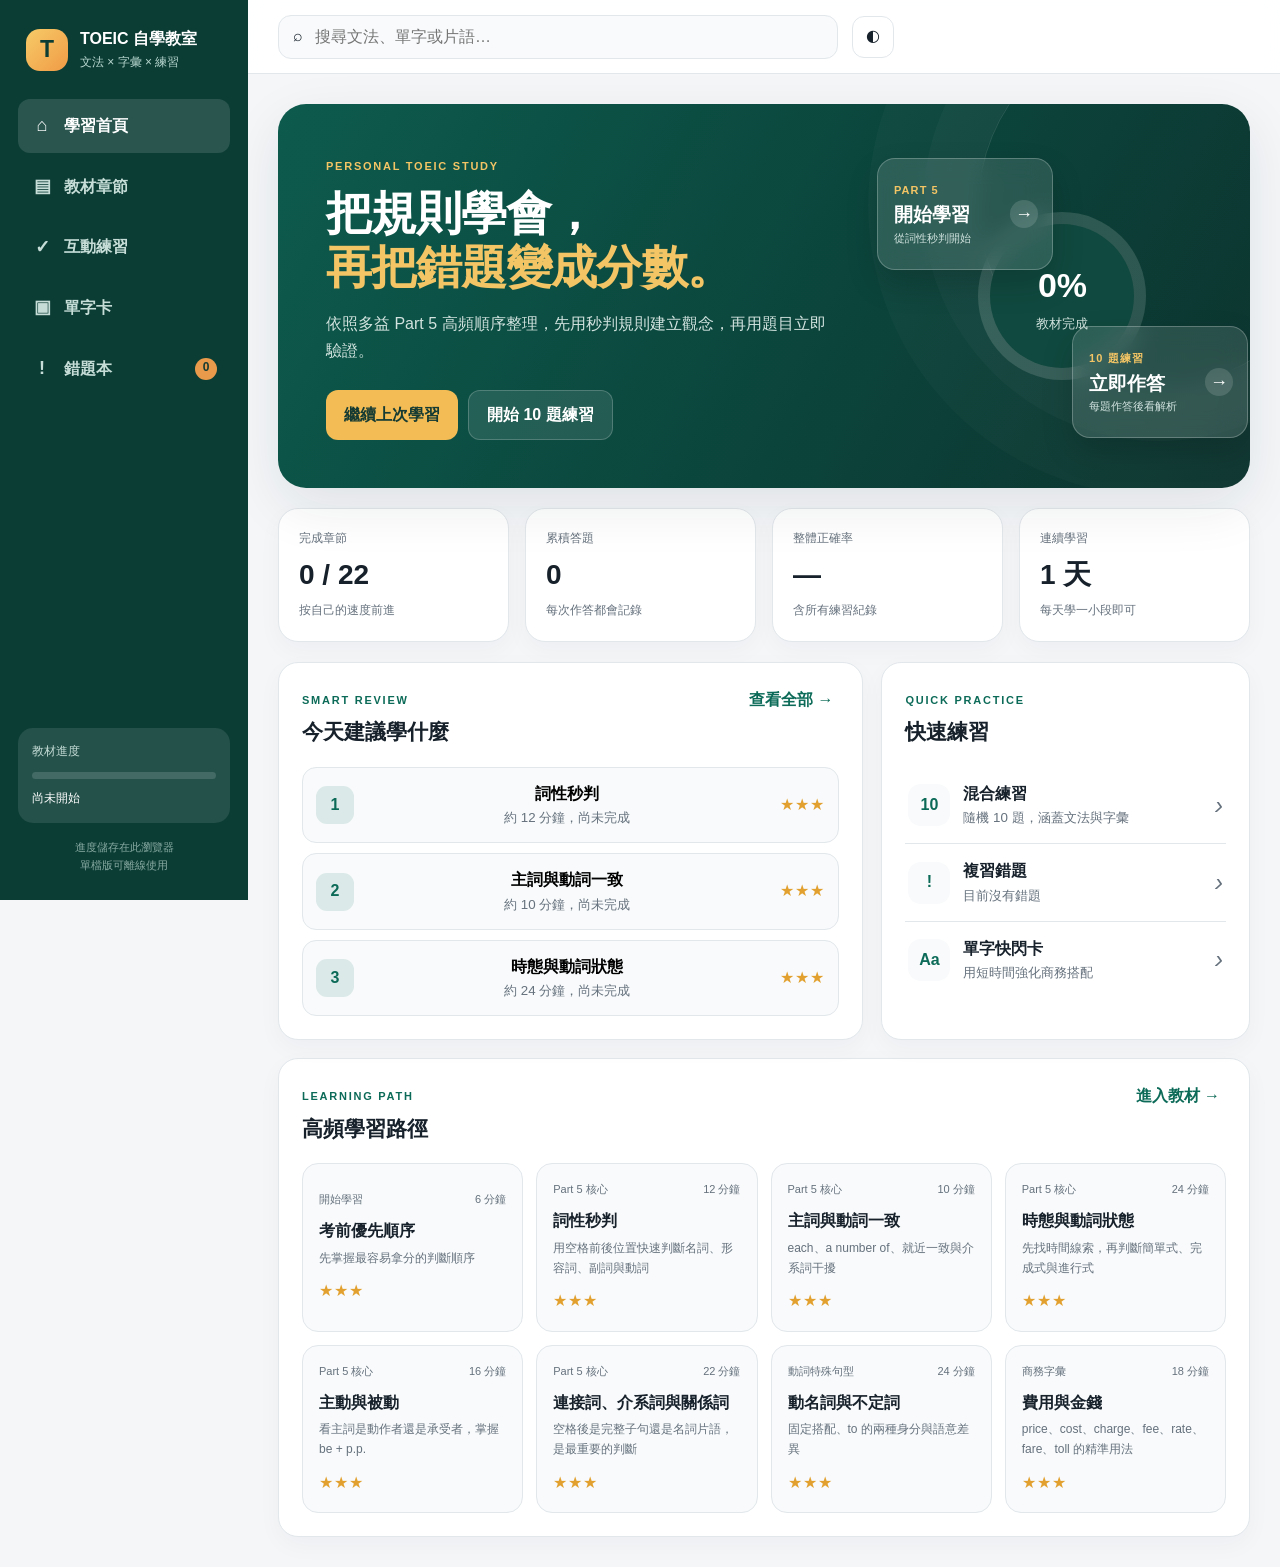
==== commit d2d71055: "Add files via upload" ====
--- a/index.html
+++ b/index.html
@@ -52,10 +52,20 @@
                 <button class="btn secondary" data-go="quiz">開始 10 題練習</button>
               </div>
             </div>
-            <div class="hero-visual" aria-hidden="true">
-              <div class="ring"><span id="heroPercent">0%</span><small>教材完成</small></div>
-              <div class="floating-card fc1">Part 5<br><b>秒判規則</b></div>
-              <div class="floating-card fc2">答錯<br><b>立即解析</b></div>
+            <div class="hero-visual" aria-label="快速開始">
+              <div class="ring" aria-label="教材完成度"><span id="heroPercent">0%</span><small>教材完成</small></div>
+              <button type="button" class="hero-shortcut hs-learn" id="heroPart5Btn" aria-label="開始學習 Part 5 詞性秒判">
+                <span class="hero-shortcut-kicker">PART 5</span>
+                <span class="hero-shortcut-title">開始學習</span>
+                <span class="hero-shortcut-detail">從詞性秒判開始</span>
+                <span class="hero-shortcut-arrow" aria-hidden="true">→</span>
+              </button>
+              <button type="button" class="hero-shortcut hs-practice" id="heroPracticeBtn" aria-label="開始十題混合練習，作答後立即解析">
+                <span class="hero-shortcut-kicker">10 題練習</span>
+                <span class="hero-shortcut-title">立即作答</span>
+                <span class="hero-shortcut-detail">每題作答後看解析</span>
+                <span class="hero-shortcut-arrow" aria-hidden="true">→</span>
+              </button>
             </div>
           </div>
 
--- a/styles.css
+++ b/styles.css
@@ -5,8 +5,8 @@
 }
 [data-theme="dark"]{--bg:#101619;--surface:#172024;--surface-2:#1c282d;--text:#edf4f2;--muted:#a6b3b3;--line:#2b393e;--primary:#42b996;--primary-2:#6bd1b2;--accent:#f3bd58;--danger:#ef7979;--success:#5bc59e;--shadow:0 18px 60px rgba(0,0,0,.3)}
 *{box-sizing:border-box}html{scroll-behavior:smooth}body{margin:0;font-family:-apple-system,BlinkMacSystemFont,"Segoe UI","Noto Sans TC",sans-serif;background:var(--bg);color:var(--text);line-height:1.65}
-button,input,select{font:inherit}.app-shell{display:flex;min-height:100vh}.sidebar{width:var(--sidebar);background:#0b3d35;color:#fff;padding:26px 18px;position:fixed;inset:0 auto 0 0;z-index:30;display:flex;flex-direction:column}.brand{display:flex;gap:12px;align-items:center;padding:0 8px 26px}.brand-mark{width:42px;height:42px;border-radius:14px;background:linear-gradient(135deg,#f7cb68,#f09b45);color:#0b3d35;font-weight:900;font-size:23px;display:grid;place-items:center}.brand strong,.brand span{display:block}.brand span{font-size:12px;color:#b8d7cf;margin-top:1px}.main-nav{display:grid;gap:7px}.nav-item{border:0;background:transparent;color:#c6ddd7;text-align:left;padding:12px 13px;border-radius:12px;cursor:pointer;display:flex;align-items:center;gap:11px;font-weight:650}.nav-item span{font-size:18px;width:22px;text-align:center}.nav-item:hover,.nav-item.active{background:rgba(255,255,255,.12);color:#fff}.nav-item b{margin-left:auto;background:#e99b4b;color:#163b33;min-width:22px;height:22px;border-radius:999px;text-align:center;font-size:12px}.sidebar-card{margin-top:auto;background:rgba(255,255,255,.1);padding:14px;border-radius:15px}.sidebar-card-label{font-size:12px;color:#c4dbd5}.mini-progress{height:7px;background:rgba(255,255,255,.14);border-radius:999px;overflow:hidden;margin:10px 0}.mini-progress span{display:block;height:100%;width:0;background:#f5bd55;border-radius:999px}.sidebar-card p{margin:0;font-size:12px}.sidebar-footer{font-size:11px;color:#88aaa2;text-align:center;margin-top:15px}.main-area{margin-left:var(--sidebar);width:calc(100% - var(--sidebar))}.topbar{height:74px;background:color-mix(in srgb,var(--surface) 92%,transparent);border-bottom:1px solid var(--line);display:flex;align-items:center;padding:0 30px;gap:14px;position:sticky;top:0;z-index:20;backdrop-filter:blur(14px)}.search-wrap{position:relative;display:flex;align-items:center;gap:10px;background:var(--surface-2);border:1px solid var(--line);border-radius:13px;padding:0 14px;max-width:560px;flex:1}.search-wrap input{border:0;outline:0;background:transparent;color:var(--text);height:42px;width:100%}.search-results{position:absolute;top:50px;left:0;right:0;background:var(--surface);border:1px solid var(--line);border-radius:14px;box-shadow:var(--shadow);max-height:360px;overflow:auto;padding:8px;z-index:50}.search-result{display:block;width:100%;border:0;background:transparent;color:var(--text);text-align:left;padding:10px 12px;border-radius:9px;cursor:pointer}.search-result:hover{background:var(--surface-2)}.search-empty{padding:12px;color:var(--muted)}.search-result b,.search-result small{display:block}.search-result small{color:var(--muted)}.icon-btn{width:42px;height:42px;border:1px solid var(--line);border-radius:12px;background:var(--surface);color:var(--text);cursor:pointer}.mobile-only{display:none}main{padding:30px;max-width:1500px;margin:auto}.view{display:none}.view.active{display:block}.eyebrow{font-size:11px;letter-spacing:.16em;font-weight:850;color:var(--primary);text-transform:uppercase}.hero-card{min-height:360px;border-radius:28px;background:linear-gradient(120deg,#0d5b4d 0%,#0b443b 58%,#0d342f 100%);color:#fff;display:flex;justify-content:space-between;overflow:hidden;box-shadow:var(--shadow);position:relative}.hero-card:after{content:"";position:absolute;width:360px;height:360px;border:1px solid rgba(255,255,255,.12);border-radius:50%;right:-90px;top:-80px;box-shadow:0 0 0 55px rgba(255,255,255,.025),0 0 0 110px rgba(255,255,255,.02)}.hero-copy{padding:48px;max-width:650px;position:relative;z-index:2}.hero-card .eyebrow{color:#f4c565}.hero-copy h1{font-family:Georgia,"Noto Serif TC",serif;font-size:46px;line-height:1.16;margin:9px 0 17px;letter-spacing:-.02em}.hero-copy h1 em{color:#f4c565;font-style:normal}.hero-copy p{color:#d2e3df;max-width:560px}.hero-actions{display:flex;gap:10px;margin-top:26px}.btn{border:0;border-radius:12px;padding:11px 18px;font-weight:750;cursor:pointer;transition:.2s}.btn:hover:not(:disabled){transform:translateY(-1px)}.btn:disabled{opacity:.55;cursor:not-allowed;transform:none}.btn.primary{background:var(--primary);color:#fff}.hero-card .btn.primary{background:#f3bc54;color:#153b33}.btn.secondary{background:var(--surface);color:var(--text);border:1px solid var(--line)}.hero-card .btn.secondary{background:rgba(255,255,255,.1);color:#fff;border-color:rgba(255,255,255,.2)}.btn.success{background:var(--success);color:#fff}.btn.wide{width:100%}.hero-visual{width:410px;position:relative;z-index:2;display:grid;place-items:center}.ring{width:168px;height:168px;border-radius:50%;background:conic-gradient(#f2bd58 var(--progress,0%),rgba(255,255,255,.14) 0);display:grid;place-content:center;text-align:center;position:relative}.ring:before{content:"";position:absolute;inset:12px;border-radius:50%;background:#10493f}.ring span{font-size:34px;font-weight:850;z-index:1}.ring small{color:#cfe1dc;z-index:1}.floating-card{position:absolute;background:rgba(255,255,255,.11);border:1px solid rgba(255,255,255,.18);backdrop-filter:blur(10px);padding:13px 16px;border-radius:14px;color:#cfe1dc;font-size:12px}.floating-card b{color:#fff}.fc1{left:12px;top:70px}.fc2{right:15px;bottom:65px}.stats-grid{display:grid;grid-template-columns:repeat(4,1fr);gap:16px;margin:20px 0}.stat-card,.panel{background:var(--surface);border:1px solid var(--line);border-radius:var(--radius);box-shadow:0 8px 25px rgba(20,35,45,.035)}.stat-card{padding:20px}.stat-card span,.stat-card small{display:block;color:var(--muted);font-size:12px}.stat-card strong{display:block;font-size:28px;margin:3px 0}.dashboard-grid{display:grid;grid-template-columns:1.35fr .85fr;gap:18px}.panel{padding:23px}.panel-head{display:flex;align-items:flex-start;justify-content:space-between;gap:15px;margin-bottom:17px}.panel-head h2{margin:3px 0 0;font-size:21px}.text-btn{border:0;background:transparent;color:var(--primary);font-weight:750;cursor:pointer}.recommendations{display:grid;gap:10px}.recommendation{display:flex;align-items:center;gap:13px;padding:13px;border:1px solid var(--line);border-radius:14px;cursor:pointer;background:var(--surface-2)}.recommendation:hover{border-color:var(--primary)}.rec-num{width:38px;height:38px;border-radius:11px;background:color-mix(in srgb,var(--primary) 12%,transparent);color:var(--primary);display:grid;place-items:center;font-weight:850}.recommendation div{flex:1}.recommendation b,.recommendation small{display:block}.recommendation small{color:var(--muted)}.quick-action{width:100%;border:0;border-top:1px solid var(--line);background:transparent;color:var(--text);display:flex;align-items:center;gap:13px;padding:14px 3px;text-align:left;cursor:pointer}.quick-action:first-of-type{border-top:0}.qa-icon{width:42px;height:42px;border-radius:13px;background:var(--surface-2);display:grid;place-items:center;font-weight:850;color:var(--primary)}.quick-action div{flex:1}.quick-action b,.quick-action small{display:block}.quick-action small{color:var(--muted)}.quick-action i{font-size:25px;color:var(--muted)}.module-preview-panel{margin-top:18px}.module-grid{display:grid;grid-template-columns:repeat(4,1fr);gap:13px}.module-card{border:1px solid var(--line);border-radius:16px;padding:16px;background:var(--surface-2);color:var(--text);cursor:pointer;position:relative;text-align:left;width:100%;font:inherit}.module-card:hover{border-color:var(--primary);transform:translateY(-2px)}.module-card .module-meta{display:flex;justify-content:space-between;color:var(--muted);font-size:11px}.module-card-title{display:block;margin:10px 0 4px;font-size:16px;font-weight:800}.module-card-copy{display:block;color:var(--muted);font-size:12px}.module-card-stars{display:block;margin-top:10px}.stars{color:#e2a12f;letter-spacing:1px}.done-check{position:absolute;right:12px;top:12px;width:23px;height:23px;border-radius:50%;background:var(--success);color:#fff;display:grid;place-items:center;font-size:12px}.page-heading{display:flex;justify-content:space-between;align-items:end;margin-bottom:22px}.page-heading h1{font-size:35px;margin:3px 0}.page-heading p{color:var(--muted);margin:0}.heading-progress{text-align:right}.heading-progress b,.heading-progress span{display:block}.heading-progress b{font-size:28px;color:var(--primary)}.heading-progress span{font-size:12px;color:var(--muted)}.course-layout{display:grid;grid-template-columns:300px minmax(0,1fr);gap:18px;align-items:start}.course-nav{background:var(--surface);border:1px solid var(--line);border-radius:18px;padding:10px;position:sticky;top:94px;max-height:calc(100vh - 120px);overflow:auto}.course-group{padding:10px 9px 5px;font-size:11px;font-weight:850;color:var(--muted);letter-spacing:.1em}.course-link{width:100%;border:0;background:transparent;color:var(--text);text-align:left;padding:10px;border-radius:11px;cursor:pointer;display:flex;gap:10px;align-items:flex-start}.course-link:hover,.course-link.active{background:color-mix(in srgb,var(--primary) 10%,var(--surface))}.course-link .course-dot{width:23px;height:23px;border:1px solid var(--line);border-radius:50%;display:grid;place-items:center;font-size:11px;flex:none;margin-top:1px}.course-link.completed .course-dot{background:var(--success);border-color:var(--success);color:#fff}.course-link b,.course-link small{display:block}.course-link small{color:var(--muted);font-size:11px}.lesson{background:var(--surface);border:1px solid var(--line);border-radius:20px;min-height:650px;padding:34px;overflow:hidden}.lesson-empty{text-align:center;padding:150px 20px;color:var(--muted)}.lesson-empty span{font-size:45px}.lesson-header{border-bottom:1px solid var(--line);padding-bottom:20px;margin-bottom:25px}.lesson-header h1{margin:5px 0 6px;font-size:34px}.lesson-header p{color:var(--muted);margin:0}.lesson-toolbar{display:flex;gap:10px;align-items:center;justify-content:space-between;margin-top:17px}.source-pill{font-size:11px;background:var(--surface-2);border:1px solid var(--line);padding:6px 10px;border-radius:999px;color:var(--muted)}.complete-btn.completed{background:var(--success);color:#fff}.lesson-content h1{display:none}.lesson-content h2{font-size:26px;margin-top:32px}.lesson-content h3{font-size:20px;margin-top:28px;color:var(--primary)}.lesson-content h4{font-size:17px}.lesson-content table{width:100%;border-collapse:collapse;margin:18px 0;display:block;overflow-x:auto}.lesson-content th,.lesson-content td{border:1px solid var(--line);padding:10px 12px;text-align:left;min-width:130px}.lesson-content th{background:var(--surface-2)}.lesson-content code{background:var(--surface-2);padding:2px 5px;border-radius:5px;color:var(--primary)}.lesson-content td code+br{display:block;content:"";margin-top:6px}.lesson-content blockquote{margin:18px 0;padding:13px 17px;border-left:4px solid var(--accent);background:var(--surface-2);border-radius:0 10px 10px 0}.lesson-content li{margin:5px 0}.advanced{margin-top:30px;border:1px solid var(--line);border-radius:14px;overflow:hidden}.advanced summary{padding:15px 18px;background:var(--surface-2);cursor:pointer;font-weight:800;color:var(--primary)}.advanced-body{padding:18px}.lesson-bottom{display:flex;justify-content:space-between;align-items:center;border-top:1px solid var(--line);margin-top:30px;padding-top:20px}.quiz-setup-grid{display:grid;grid-template-columns:1.3fr .7fr;gap:18px}.setup-panel h2{font-size:20px;margin-top:0}.mode-grid{display:grid;grid-template-columns:repeat(3,1fr);gap:12px}.mode-card{border:1px solid var(--line);border-radius:15px;padding:18px;cursor:pointer;background:var(--surface-2)}.mode-card.selected{border:2px solid var(--primary);padding:17px}.mode-card input{display:none}.mode-card span,.mode-card small{display:block}.mode-card span{font-weight:800}.mode-card small{color:var(--muted);margin-top:5px}.field{display:grid;gap:7px;margin:13px 0}.field span{font-size:12px;color:var(--muted);font-weight:750}.field select{height:43px;border:1px solid var(--line);border-radius:11px;background:var(--surface-2);color:var(--text);padding:0 11px}.setup-hint{color:var(--muted);font-size:12px;text-align:center}.quiz-shell{max-width:850px;margin:auto}.quiz-top{display:flex;align-items:center;gap:15px;margin-bottom:18px}.quiz-progress{height:9px;background:var(--line);border-radius:999px;overflow:hidden;flex:1}.quiz-progress span{display:block;height:100%;background:var(--primary);width:0}.quiz-number{font-size:13px;color:var(--muted)}.question-card{background:var(--surface);border:1px solid var(--line);border-radius:22px;padding:30px;box-shadow:var(--shadow)}.question-category{font-size:12px;color:var(--primary);font-weight:800}.question-card h2{font-family:Georgia,"Noto Serif TC",serif;font-size:26px;line-height:1.45;margin:10px 0 23px}.choices{display:grid;gap:11px}.choice{border:1px solid var(--line);background:var(--surface-2);color:var(--text);border-radius:13px;padding:13px 15px;text-align:left;cursor:pointer;display:flex;gap:12px;align-items:center}.choice:hover:not(:disabled){border-color:var(--primary)}.choice-letter{width:30px;height:30px;border-radius:9px;border:1px solid var(--line);display:grid;place-items:center;font-weight:800}.choice.correct{border-color:var(--success);background:color-mix(in srgb,var(--success) 10%,var(--surface));}.choice.wrong{border-color:var(--danger);background:color-mix(in srgb,var(--danger) 9%,var(--surface))}.choice.correct .choice-letter{background:var(--success);color:#fff}.choice.wrong .choice-letter{background:var(--danger);color:#fff}.feedback{margin-top:20px;border-radius:14px;padding:17px;display:none}.feedback.show{display:block}.feedback.correct{background:color-mix(in srgb,var(--success) 11%,var(--surface));border:1px solid color-mix(in srgb,var(--success) 35%,var(--line))}.feedback.wrong{background:color-mix(in srgb,var(--danger) 8%,var(--surface));border:1px solid color-mix(in srgb,var(--danger) 30%,var(--line))}.feedback h3{margin:0 0 6px}.feedback p{margin:5px 0}.feedback .tip{color:var(--muted);font-size:13px;border-top:1px dashed var(--line);padding-top:8px;margin-top:10px}.question-actions{display:flex;justify-content:flex-end;margin-top:20px}.result-card{text-align:center;background:var(--surface);border:1px solid var(--line);border-radius:24px;padding:40px;box-shadow:var(--shadow);max-width:760px;margin:auto}.result-score{width:150px;height:150px;border-radius:50%;margin:10px auto 20px;background:var(--surface-2);border:12px solid var(--primary);display:grid;place-content:center}.result-score strong{font-size:36px}.result-score span{font-size:12px;color:var(--muted)}.result-card h1{margin-bottom:5px}.result-actions{display:flex;justify-content:center;gap:10px;margin-top:25px}.breakdown{display:grid;grid-template-columns:repeat(3,1fr);gap:10px;margin-top:20px}.breakdown div{background:var(--surface-2);border-radius:12px;padding:12px}.breakdown b,.breakdown small{display:block}.breakdown small{color:var(--muted)}.flash-layout{display:grid;grid-template-columns:260px 1fr;gap:18px}.flash-controls{align-self:start}.flash-stats{text-align:center;background:var(--surface-2);border-radius:14px;padding:20px;margin:16px 0}.flash-stats b,.flash-stats span{display:block}.flash-stats b{font-size:30px;color:var(--primary)}.flash-stats span{font-size:12px;color:var(--muted)}.flash-stage{text-align:center}.flashcard{width:min(620px,100%);height:370px;border:0;background:transparent;perspective:1200px;cursor:pointer}.flash-inner{width:100%;height:100%;position:relative;transform-style:preserve-3d;transition:transform .55s}.flashcard.flipped .flash-inner{transform:rotateY(180deg)}.flash-front,.flash-back{position:absolute;inset:0;backface-visibility:hidden;background:var(--surface);border:1px solid var(--line);border-radius:26px;box-shadow:var(--shadow);display:grid;place-content:center;padding:45px}.flash-front span{color:var(--primary);font-weight:800}.flash-front strong{font-family:Georgia,serif;font-size:48px;margin:15px 0}.flash-front small,.flash-back small{color:var(--muted)}.flash-back{transform:rotateY(180deg)}.flash-back strong{font-size:30px;color:var(--primary)}.flash-back p{font-size:18px}.flash-actions{display:flex;justify-content:center;gap:10px;margin-top:18px}.flash-counter{color:var(--muted);margin-top:12px;font-size:13px}.mistake-list{display:grid;gap:13px}.mistake-card{background:var(--surface);border:1px solid var(--line);border-left:5px solid var(--danger);border-radius:16px;padding:20px}.mistake-card .meta{display:flex;justify-content:space-between;color:var(--muted);font-size:12px}.mistake-card h3{font-family:Georgia,serif;margin:10px 0}.mistake-card .answer{color:var(--success);font-weight:750}.mistake-card .explanation{background:var(--surface-2);padding:12px;border-radius:10px;margin-top:10px}.empty-state{text-align:center;background:var(--surface);border:1px dashed var(--line);border-radius:20px;padding:75px 20px;color:var(--muted)}.empty-state span{font-size:45px}.toast{position:fixed;right:24px;bottom:24px;background:#132e28;color:#fff;padding:12px 16px;border-radius:12px;box-shadow:var(--shadow);opacity:0;transform:translateY(15px);pointer-events:none;transition:.25s;z-index:100}.toast.show{opacity:1;transform:none}
-@media(max-width:1100px){.stats-grid{grid-template-columns:repeat(2,1fr)}.module-grid{grid-template-columns:repeat(2,1fr)}.dashboard-grid,.quiz-setup-grid{grid-template-columns:1fr}.hero-visual{width:330px}.course-layout{grid-template-columns:260px minmax(0,1fr)}}
+button,input,select{font:inherit}.app-shell{display:flex;min-height:100vh}.sidebar{width:var(--sidebar);background:#0b3d35;color:#fff;padding:26px 18px;position:fixed;inset:0 auto 0 0;z-index:30;display:flex;flex-direction:column}.brand{display:flex;gap:12px;align-items:center;padding:0 8px 26px}.brand-mark{width:42px;height:42px;border-radius:14px;background:linear-gradient(135deg,#f7cb68,#f09b45);color:#0b3d35;font-weight:900;font-size:23px;display:grid;place-items:center}.brand strong,.brand span{display:block}.brand span{font-size:12px;color:#b8d7cf;margin-top:1px}.main-nav{display:grid;gap:7px}.nav-item{border:0;background:transparent;color:#c6ddd7;text-align:left;padding:12px 13px;border-radius:12px;cursor:pointer;display:flex;align-items:center;gap:11px;font-weight:650}.nav-item span{font-size:18px;width:22px;text-align:center}.nav-item:hover,.nav-item.active{background:rgba(255,255,255,.12);color:#fff}.nav-item b{margin-left:auto;background:#e99b4b;color:#163b33;min-width:22px;height:22px;border-radius:999px;text-align:center;font-size:12px}.sidebar-card{margin-top:auto;background:rgba(255,255,255,.1);padding:14px;border-radius:15px}.sidebar-card-label{font-size:12px;color:#c4dbd5}.mini-progress{height:7px;background:rgba(255,255,255,.14);border-radius:999px;overflow:hidden;margin:10px 0}.mini-progress span{display:block;height:100%;width:0;background:#f5bd55;border-radius:999px}.sidebar-card p{margin:0;font-size:12px}.sidebar-footer{font-size:11px;color:#88aaa2;text-align:center;margin-top:15px}.main-area{margin-left:var(--sidebar);width:calc(100% - var(--sidebar))}.topbar{height:74px;background:color-mix(in srgb,var(--surface) 92%,transparent);border-bottom:1px solid var(--line);display:flex;align-items:center;padding:0 30px;gap:14px;position:sticky;top:0;z-index:20;backdrop-filter:blur(14px)}.search-wrap{position:relative;display:flex;align-items:center;gap:10px;background:var(--surface-2);border:1px solid var(--line);border-radius:13px;padding:0 14px;max-width:560px;flex:1}.search-wrap input{border:0;outline:0;background:transparent;color:var(--text);height:42px;width:100%}.search-results{position:absolute;top:50px;left:0;right:0;background:var(--surface);border:1px solid var(--line);border-radius:14px;box-shadow:var(--shadow);max-height:360px;overflow:auto;padding:8px;z-index:50}.search-result{display:block;width:100%;border:0;background:transparent;color:var(--text);text-align:left;padding:10px 12px;border-radius:9px;cursor:pointer}.search-result:hover{background:var(--surface-2)}.search-empty{padding:12px;color:var(--muted)}.search-result b,.search-result small{display:block}.search-result small{color:var(--muted)}.icon-btn{width:42px;height:42px;border:1px solid var(--line);border-radius:12px;background:var(--surface);color:var(--text);cursor:pointer}.mobile-only{display:none}main{padding:30px;max-width:1500px;margin:auto}.view{display:none}.view.active{display:block}.eyebrow{font-size:11px;letter-spacing:.16em;font-weight:850;color:var(--primary);text-transform:uppercase}.hero-card{min-height:360px;border-radius:28px;background:linear-gradient(120deg,#0d5b4d 0%,#0b443b 58%,#0d342f 100%);color:#fff;display:flex;justify-content:space-between;overflow:hidden;box-shadow:var(--shadow);position:relative}.hero-card:after{content:"";position:absolute;width:360px;height:360px;border:1px solid rgba(255,255,255,.12);border-radius:50%;right:-90px;top:-80px;box-shadow:0 0 0 55px rgba(255,255,255,.025),0 0 0 110px rgba(255,255,255,.02)}.hero-copy{padding:48px;max-width:650px;position:relative;z-index:2}.hero-card .eyebrow{color:#f4c565}.hero-copy h1{font-family:Georgia,"Noto Serif TC",serif;font-size:46px;line-height:1.16;margin:9px 0 17px;letter-spacing:-.02em}.hero-copy h1 em{color:#f4c565;font-style:normal}.hero-copy p{color:#d2e3df;max-width:560px}.hero-actions{display:flex;gap:10px;margin-top:26px}.btn{border:0;border-radius:12px;padding:11px 18px;font-weight:750;cursor:pointer;transition:.2s}.btn:hover:not(:disabled){transform:translateY(-1px)}.btn:disabled{opacity:.55;cursor:not-allowed;transform:none}.btn.primary{background:var(--primary);color:#fff}.hero-card .btn.primary{background:#f3bc54;color:#153b33}.btn.secondary{background:var(--surface);color:var(--text);border:1px solid var(--line)}.hero-card .btn.secondary{background:rgba(255,255,255,.1);color:#fff;border-color:rgba(255,255,255,.2)}.btn.success{background:var(--success);color:#fff}.btn.wide{width:100%}.hero-visual{width:410px;position:relative;z-index:2;display:grid;place-items:center}.ring{width:168px;height:168px;border-radius:50%;background:conic-gradient(#f2bd58 var(--progress,0%),rgba(255,255,255,.14) 0);display:grid;place-content:center;text-align:center;position:relative}.ring:before{content:"";position:absolute;inset:12px;border-radius:50%;background:#10493f}.ring span{font-size:34px;font-weight:850;z-index:1}.ring small{color:#cfe1dc;z-index:1}.hero-shortcut{position:absolute;width:176px;min-height:112px;border:1px solid rgba(255,255,255,.24);border-radius:18px;background:rgba(255,255,255,.12);color:#fff;padding:15px 44px 15px 16px;text-align:left;cursor:pointer;backdrop-filter:blur(12px);box-shadow:0 14px 32px rgba(0,0,0,.16);transition:transform .2s ease,border-color .2s ease,background .2s ease,box-shadow .2s ease}.hero-shortcut:hover{transform:translateY(-4px);border-color:rgba(244,197,101,.72);background:rgba(255,255,255,.18);box-shadow:0 18px 38px rgba(0,0,0,.23)}.hero-shortcut:active{transform:translateY(-1px)}.hero-shortcut:focus-visible{outline:3px solid #f4c565;outline-offset:4px}.hero-shortcut-kicker,.hero-shortcut-title,.hero-shortcut-detail{display:block}.hero-shortcut-kicker{font-size:11px;letter-spacing:.1em;font-weight:800;color:#f4c565}.hero-shortcut-title{font-size:19px;line-height:1.25;font-weight:850;margin:4px 0}.hero-shortcut-detail{font-size:11px;line-height:1.45;color:#d2e3df}.hero-shortcut-arrow{position:absolute;right:14px;top:50%;transform:translateY(-50%);width:28px;height:28px;border-radius:50%;display:grid;place-items:center;background:rgba(255,255,255,.14);font-size:18px;transition:transform .2s ease,background .2s ease}.hero-shortcut:hover .hero-shortcut-arrow{transform:translate(3px,-50%);background:rgba(244,197,101,.24)}.hs-learn{left:2px;top:54px}.hs-practice{right:2px;bottom:50px}.stats-grid{display:grid;grid-template-columns:repeat(4,1fr);gap:16px;margin:20px 0}.stat-card,.panel{background:var(--surface);border:1px solid var(--line);border-radius:var(--radius);box-shadow:0 8px 25px rgba(20,35,45,.035)}.stat-card{padding:20px}.stat-card span,.stat-card small{display:block;color:var(--muted);font-size:12px}.stat-card strong{display:block;font-size:28px;margin:3px 0}.dashboard-grid{display:grid;grid-template-columns:1.35fr .85fr;gap:18px}.panel{padding:23px}.panel-head{display:flex;align-items:flex-start;justify-content:space-between;gap:15px;margin-bottom:17px}.panel-head h2{margin:3px 0 0;font-size:21px}.text-btn{border:0;background:transparent;color:var(--primary);font-weight:750;cursor:pointer}.recommendations{display:grid;gap:10px}.recommendation{display:flex;align-items:center;gap:13px;padding:13px;border:1px solid var(--line);border-radius:14px;cursor:pointer;background:var(--surface-2)}.recommendation:hover{border-color:var(--primary)}.rec-num{width:38px;height:38px;border-radius:11px;background:color-mix(in srgb,var(--primary) 12%,transparent);color:var(--primary);display:grid;place-items:center;font-weight:850}.recommendation div{flex:1}.recommendation b,.recommendation small{display:block}.recommendation small{color:var(--muted)}.quick-action{width:100%;border:0;border-top:1px solid var(--line);background:transparent;color:var(--text);display:flex;align-items:center;gap:13px;padding:14px 3px;text-align:left;cursor:pointer}.quick-action:first-of-type{border-top:0}.qa-icon{width:42px;height:42px;border-radius:13px;background:var(--surface-2);display:grid;place-items:center;font-weight:850;color:var(--primary)}.quick-action div{flex:1}.quick-action b,.quick-action small{display:block}.quick-action small{color:var(--muted)}.quick-action i{font-size:25px;color:var(--muted)}.module-preview-panel{margin-top:18px}.module-grid{display:grid;grid-template-columns:repeat(4,1fr);gap:13px}.module-card{border:1px solid var(--line);border-radius:16px;padding:16px;background:var(--surface-2);color:var(--text);cursor:pointer;position:relative;text-align:left;width:100%;font:inherit}.module-card:hover{border-color:var(--primary);transform:translateY(-2px)}.module-card .module-meta{display:flex;justify-content:space-between;color:var(--muted);font-size:11px}.module-card-title{display:block;margin:10px 0 4px;font-size:16px;font-weight:800}.module-card-copy{display:block;color:var(--muted);font-size:12px}.module-card-stars{display:block;margin-top:10px}.stars{color:#e2a12f;letter-spacing:1px}.done-check{position:absolute;right:12px;top:12px;width:23px;height:23px;border-radius:50%;background:var(--success);color:#fff;display:grid;place-items:center;font-size:12px}.page-heading{display:flex;justify-content:space-between;align-items:end;margin-bottom:22px}.page-heading h1{font-size:35px;margin:3px 0}.page-heading p{color:var(--muted);margin:0}.heading-progress{text-align:right}.heading-progress b,.heading-progress span{display:block}.heading-progress b{font-size:28px;color:var(--primary)}.heading-progress span{font-size:12px;color:var(--muted)}.course-layout{display:grid;grid-template-columns:300px minmax(0,1fr);gap:18px;align-items:start}.course-nav{background:var(--surface);border:1px solid var(--line);border-radius:18px;padding:10px;position:sticky;top:94px;max-height:calc(100vh - 120px);overflow:auto}.course-group{padding:10px 9px 5px;font-size:11px;font-weight:850;color:var(--muted);letter-spacing:.1em}.course-link{width:100%;border:0;background:transparent;color:var(--text);text-align:left;padding:10px;border-radius:11px;cursor:pointer;display:flex;gap:10px;align-items:flex-start}.course-link:hover,.course-link.active{background:color-mix(in srgb,var(--primary) 10%,var(--surface))}.course-link .course-dot{width:23px;height:23px;border:1px solid var(--line);border-radius:50%;display:grid;place-items:center;font-size:11px;flex:none;margin-top:1px}.course-link.completed .course-dot{background:var(--success);border-color:var(--success);color:#fff}.course-link b,.course-link small{display:block}.course-link small{color:var(--muted);font-size:11px}.lesson{background:var(--surface);border:1px solid var(--line);border-radius:20px;min-height:650px;padding:34px;overflow:hidden}.lesson-empty{text-align:center;padding:150px 20px;color:var(--muted)}.lesson-empty span{font-size:45px}.lesson-header{border-bottom:1px solid var(--line);padding-bottom:20px;margin-bottom:25px}.lesson-header h1{margin:5px 0 6px;font-size:34px}.lesson-header p{color:var(--muted);margin:0}.lesson-toolbar{display:flex;gap:10px;align-items:center;justify-content:space-between;margin-top:17px}.source-pill{font-size:11px;background:var(--surface-2);border:1px solid var(--line);padding:6px 10px;border-radius:999px;color:var(--muted)}.complete-btn.completed{background:var(--success);color:#fff}.lesson-content h1{display:none}.lesson-content h2{font-size:26px;margin-top:32px}.lesson-content h3{font-size:20px;margin-top:28px;color:var(--primary)}.lesson-content h4{font-size:17px}.lesson-content table{width:100%;border-collapse:collapse;margin:18px 0;display:block;overflow-x:auto}.lesson-content th,.lesson-content td{border:1px solid var(--line);padding:10px 12px;text-align:left;min-width:130px}.lesson-content th{background:var(--surface-2)}.lesson-content code{background:var(--surface-2);padding:2px 5px;border-radius:5px;color:var(--primary)}.lesson-content td code+br{display:block;content:"";margin-top:6px}.lesson-content blockquote{margin:18px 0;padding:13px 17px;border-left:4px solid var(--accent);background:var(--surface-2);border-radius:0 10px 10px 0}.lesson-content li{margin:5px 0}.advanced{margin-top:30px;border:1px solid var(--line);border-radius:14px;overflow:hidden}.advanced summary{padding:15px 18px;background:var(--surface-2);cursor:pointer;font-weight:800;color:var(--primary)}.advanced-body{padding:18px}.lesson-bottom{display:flex;justify-content:space-between;align-items:center;border-top:1px solid var(--line);margin-top:30px;padding-top:20px}.quiz-setup-grid{display:grid;grid-template-columns:1.3fr .7fr;gap:18px}.setup-panel h2{font-size:20px;margin-top:0}.mode-grid{display:grid;grid-template-columns:repeat(3,1fr);gap:12px}.mode-card{border:1px solid var(--line);border-radius:15px;padding:18px;cursor:pointer;background:var(--surface-2)}.mode-card.selected{border:2px solid var(--primary);padding:17px}.mode-card input{display:none}.mode-card span,.mode-card small{display:block}.mode-card span{font-weight:800}.mode-card small{color:var(--muted);margin-top:5px}.field{display:grid;gap:7px;margin:13px 0}.field span{font-size:12px;color:var(--muted);font-weight:750}.field select{height:43px;border:1px solid var(--line);border-radius:11px;background:var(--surface-2);color:var(--text);padding:0 11px}.setup-hint{color:var(--muted);font-size:12px;text-align:center}.quiz-shell{max-width:850px;margin:auto}.quiz-top{display:flex;align-items:center;gap:15px;margin-bottom:18px}.quiz-progress{height:9px;background:var(--line);border-radius:999px;overflow:hidden;flex:1}.quiz-progress span{display:block;height:100%;background:var(--primary);width:0}.quiz-number{font-size:13px;color:var(--muted)}.question-card{background:var(--surface);border:1px solid var(--line);border-radius:22px;padding:30px;box-shadow:var(--shadow)}.question-category{font-size:12px;color:var(--primary);font-weight:800}.question-card h2{font-family:Georgia,"Noto Serif TC",serif;font-size:26px;line-height:1.45;margin:10px 0 23px}.choices{display:grid;gap:11px}.choice{border:1px solid var(--line);background:var(--surface-2);color:var(--text);border-radius:13px;padding:13px 15px;text-align:left;cursor:pointer;display:flex;gap:12px;align-items:center}.choice:hover:not(:disabled){border-color:var(--primary)}.choice-letter{width:30px;height:30px;border-radius:9px;border:1px solid var(--line);display:grid;place-items:center;font-weight:800}.choice.correct{border-color:var(--success);background:color-mix(in srgb,var(--success) 10%,var(--surface));}.choice.wrong{border-color:var(--danger);background:color-mix(in srgb,var(--danger) 9%,var(--surface))}.choice.correct .choice-letter{background:var(--success);color:#fff}.choice.wrong .choice-letter{background:var(--danger);color:#fff}.feedback{margin-top:20px;border-radius:14px;padding:17px;display:none}.feedback.show{display:block}.feedback.correct{background:color-mix(in srgb,var(--success) 11%,var(--surface));border:1px solid color-mix(in srgb,var(--success) 35%,var(--line))}.feedback.wrong{background:color-mix(in srgb,var(--danger) 8%,var(--surface));border:1px solid color-mix(in srgb,var(--danger) 30%,var(--line))}.feedback h3{margin:0 0 6px}.feedback p{margin:5px 0}.feedback .tip{color:var(--muted);font-size:13px;border-top:1px dashed var(--line);padding-top:8px;margin-top:10px}.question-actions{display:flex;justify-content:flex-end;margin-top:20px}.result-card{text-align:center;background:var(--surface);border:1px solid var(--line);border-radius:24px;padding:40px;box-shadow:var(--shadow);max-width:760px;margin:auto}.result-score{width:150px;height:150px;border-radius:50%;margin:10px auto 20px;background:var(--surface-2);border:12px solid var(--primary);display:grid;place-content:center}.result-score strong{font-size:36px}.result-score span{font-size:12px;color:var(--muted)}.result-card h1{margin-bottom:5px}.result-actions{display:flex;justify-content:center;gap:10px;margin-top:25px}.breakdown{display:grid;grid-template-columns:repeat(3,1fr);gap:10px;margin-top:20px}.breakdown div{background:var(--surface-2);border-radius:12px;padding:12px}.breakdown b,.breakdown small{display:block}.breakdown small{color:var(--muted)}.flash-layout{display:grid;grid-template-columns:260px 1fr;gap:18px}.flash-controls{align-self:start}.flash-stats{text-align:center;background:var(--surface-2);border-radius:14px;padding:20px;margin:16px 0}.flash-stats b,.flash-stats span{display:block}.flash-stats b{font-size:30px;color:var(--primary)}.flash-stats span{font-size:12px;color:var(--muted)}.flash-stage{text-align:center}.flashcard{width:min(620px,100%);height:370px;border:0;background:transparent;perspective:1200px;cursor:pointer}.flash-inner{width:100%;height:100%;position:relative;transform-style:preserve-3d;transition:transform .55s}.flashcard.flipped .flash-inner{transform:rotateY(180deg)}.flash-front,.flash-back{position:absolute;inset:0;backface-visibility:hidden;background:var(--surface);border:1px solid var(--line);border-radius:26px;box-shadow:var(--shadow);display:grid;place-content:center;padding:45px}.flash-front span{color:var(--primary);font-weight:800}.flash-front strong{font-family:Georgia,serif;font-size:48px;margin:15px 0}.flash-front small,.flash-back small{color:var(--muted)}.flash-back{transform:rotateY(180deg)}.flash-back strong{font-size:30px;color:var(--primary)}.flash-back p{font-size:18px}.flash-actions{display:flex;justify-content:center;gap:10px;margin-top:18px}.flash-counter{color:var(--muted);margin-top:12px;font-size:13px}.mistake-list{display:grid;gap:13px}.mistake-card{background:var(--surface);border:1px solid var(--line);border-left:5px solid var(--danger);border-radius:16px;padding:20px}.mistake-card .meta{display:flex;justify-content:space-between;color:var(--muted);font-size:12px}.mistake-card h3{font-family:Georgia,serif;margin:10px 0}.mistake-card .answer{color:var(--success);font-weight:750}.mistake-card .explanation{background:var(--surface-2);padding:12px;border-radius:10px;margin-top:10px}.empty-state{text-align:center;background:var(--surface);border:1px dashed var(--line);border-radius:20px;padding:75px 20px;color:var(--muted)}.empty-state span{font-size:45px}.toast{position:fixed;right:24px;bottom:24px;background:#132e28;color:#fff;padding:12px 16px;border-radius:12px;box-shadow:var(--shadow);opacity:0;transform:translateY(15px);pointer-events:none;transition:.25s;z-index:100}.toast.show{opacity:1;transform:none}
+@media(max-width:1100px){.hero-shortcut{width:158px;padding-left:14px;padding-right:38px}.hero-shortcut-title{font-size:17px}.hero-shortcut-detail{font-size:10px}.hs-learn{left:0}.hs-practice{right:0}.stats-grid{grid-template-columns:repeat(2,1fr)}.module-grid{grid-template-columns:repeat(2,1fr)}.dashboard-grid,.quiz-setup-grid{grid-template-columns:1fr}.hero-visual{width:330px}.course-layout{grid-template-columns:260px minmax(0,1fr)}}
 @media(max-width:820px){:root{--sidebar:260px}.sidebar{transform:translateX(-100%);transition:.25s}.sidebar.open{transform:none}.main-area{margin-left:0;width:100%}.mobile-only{display:block}.topbar{padding:0 14px}main{padding:18px}.hero-card{min-height:auto}.hero-copy{padding:32px}.hero-copy h1{font-size:35px}.hero-visual{display:none}.course-layout{grid-template-columns:1fr}.course-nav{position:static;max-height:390px}.mode-grid{grid-template-columns:1fr}.flash-layout{grid-template-columns:1fr}.flash-controls{order:2}.page-heading{align-items:flex-start}.lesson{padding:22px}.flash-front strong{font-size:38px}}
 @media(max-width:540px){.stats-grid,.module-grid{grid-template-columns:1fr}.hero-actions,.flash-actions,.result-actions{flex-direction:column}.hero-copy{padding:25px}.hero-copy h1{font-size:31px}.panel{padding:18px}.page-heading h1{font-size:30px}.heading-progress{display:none}.lesson-header h1{font-size:28px}.question-card{padding:21px}.question-card h2{font-size:22px}.flashcard{height:330px}.flash-front,.flash-back{padding:25px}.breakdown{grid-template-columns:1fr}}
 
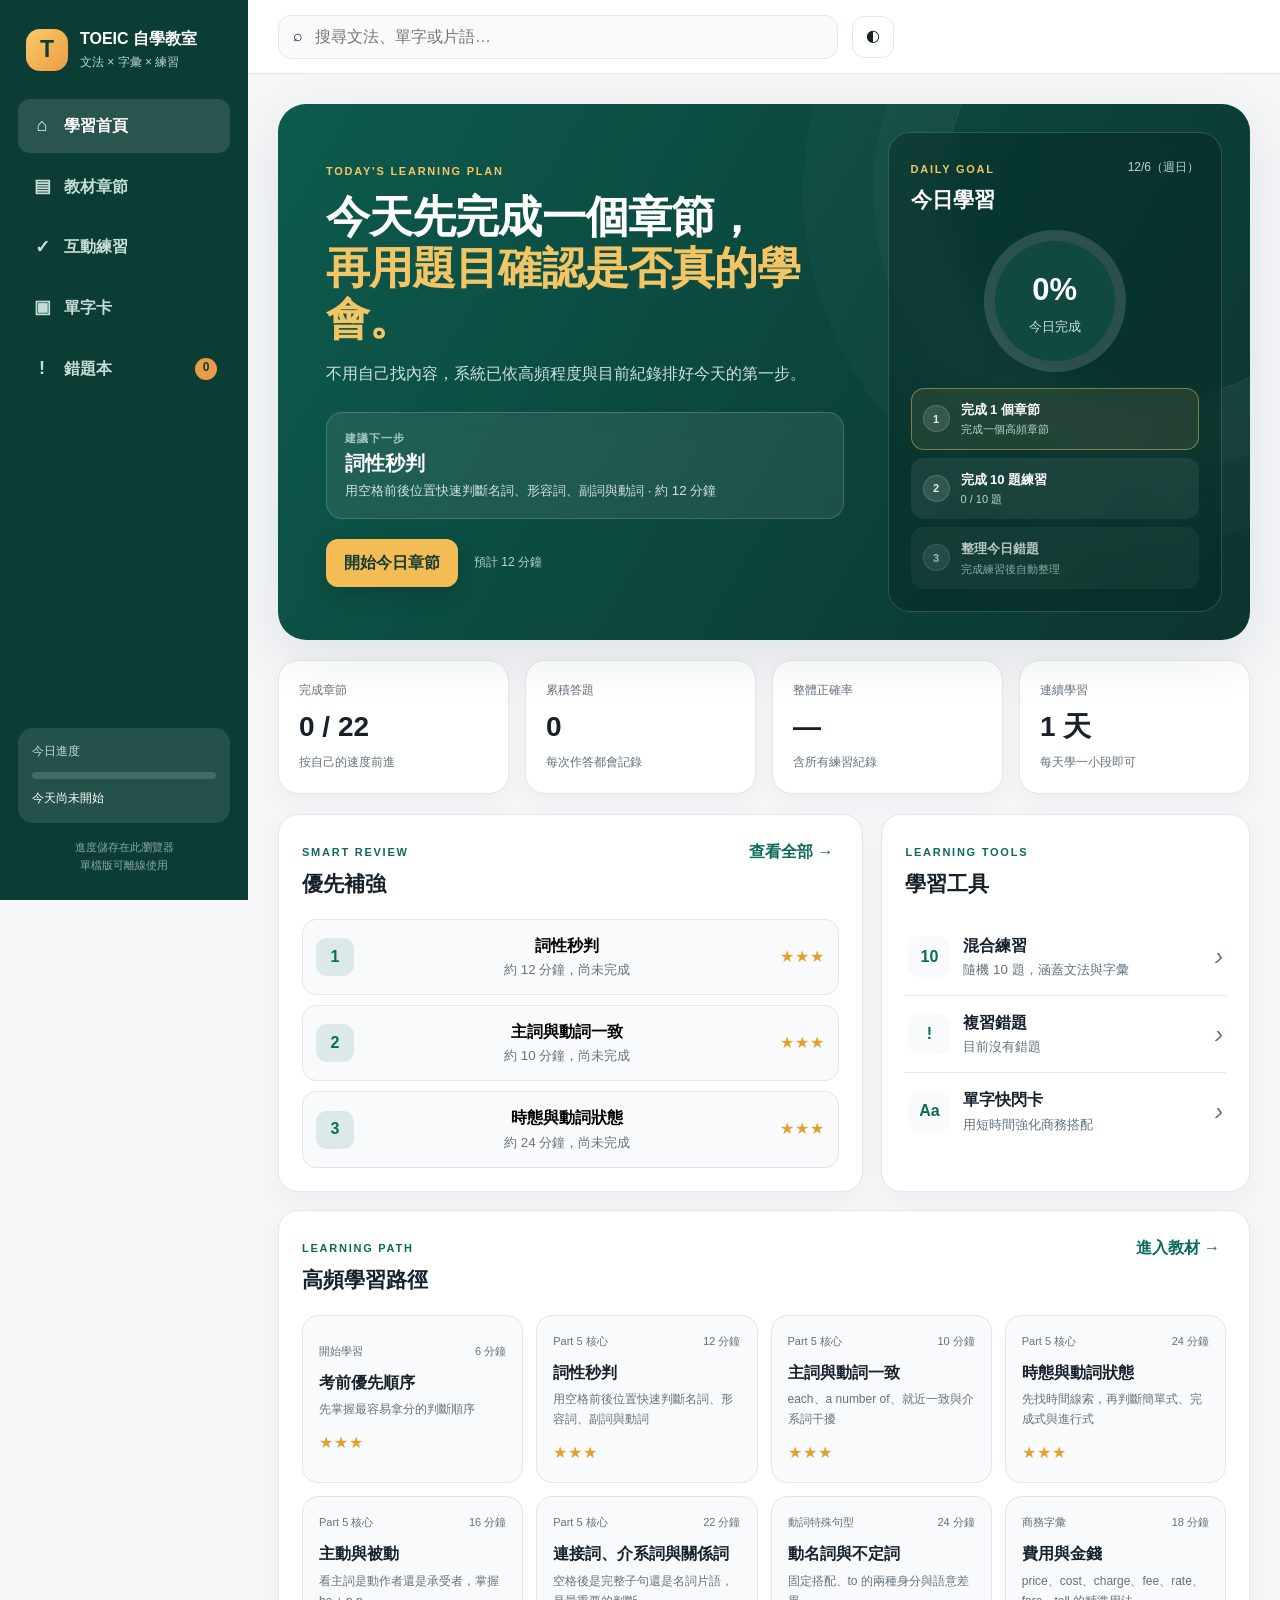
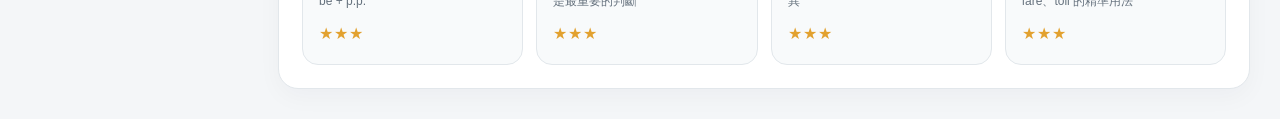
==== commit 4c1e831a: "Add files via upload" ====
--- a/index.html
+++ b/index.html
@@ -22,7 +22,7 @@
         <button class="nav-item" data-view="mistakes"><span>!</span>錯題本 <b id="wrongBadge">0</b></button>
       </nav>
       <div class="sidebar-card">
-        <div class="sidebar-card-label">教材進度</div>
+        <div class="sidebar-card-label">今日進度</div>
         <div class="mini-progress"><span id="sideProgress"></span></div>
         <p id="sideProgressText">尚未開始</p>
       </div>
@@ -42,31 +42,46 @@
 
       <main id="mainContent">
         <section class="view active" id="view-dashboard">
-          <div class="hero-card">
+          <div class="hero-card learning-hero">
             <div class="hero-copy">
-              <span class="eyebrow">PERSONAL TOEIC STUDY</span>
-              <h1>把規則學會，<br><em>再把錯題變成分數。</em></h1>
-              <p>依照多益 Part 5 高頻順序整理，先用秒判規則建立觀念，再用題目立即驗證。</p>
+              <span class="eyebrow">TODAY'S LEARNING PLAN</span>
+              <h1 id="todayHeadline">今天完成一小步，<br><em>就比昨天更接近目標。</em></h1>
+              <p id="todaySummary">系統會依教材進度、作答紀錄與錯題，自動安排最值得先做的下一步。</p>
+              <div class="today-focus-card" aria-live="polite">
+                <span>建議下一步</span>
+                <strong id="todayFocusTitle">準備今日學習內容…</strong>
+                <small id="todayFocusMeta">讀取學習進度中</small>
+              </div>
               <div class="hero-actions">
-                <button class="btn primary" id="continueBtn">繼續上次學習</button>
-                <button class="btn secondary" data-go="quiz">開始 10 題練習</button>
+                <button class="btn primary" id="todayActionBtn">開始今日學習</button>
+                <span class="hero-time" id="todayTime">約 15–25 分鐘</span>
               </div>
             </div>
-            <div class="hero-visual" aria-label="快速開始">
-              <div class="ring" aria-label="教材完成度"><span id="heroPercent">0%</span><small>教材完成</small></div>
-              <button type="button" class="hero-shortcut hs-learn" id="heroPart5Btn" aria-label="開始學習 Part 5 詞性秒判">
-                <span class="hero-shortcut-kicker">PART 5</span>
-                <span class="hero-shortcut-title">開始學習</span>
-                <span class="hero-shortcut-detail">從詞性秒判開始</span>
-                <span class="hero-shortcut-arrow" aria-hidden="true">→</span>
-              </button>
-              <button type="button" class="hero-shortcut hs-practice" id="heroPracticeBtn" aria-label="開始十題混合練習，作答後立即解析">
-                <span class="hero-shortcut-kicker">10 題練習</span>
-                <span class="hero-shortcut-title">立即作答</span>
-                <span class="hero-shortcut-detail">每題作答後看解析</span>
-                <span class="hero-shortcut-arrow" aria-hidden="true">→</span>
-              </button>
-            </div>
+            <aside class="today-plan-panel" aria-label="今日學習目標">
+              <div class="today-plan-head">
+                <div><span class="eyebrow">DAILY GOAL</span><h2>今日學習</h2></div>
+                <span class="today-date" id="todayDate"></span>
+              </div>
+              <div class="today-progress-wrap">
+                <div class="ring today-ring" id="todayRing" aria-label="今日目標完成度">
+                  <span id="todayPercent">0%</span><small>今日完成</small>
+                </div>
+              </div>
+              <div class="today-checklist">
+                <div class="today-goal" id="todayLessonGoal">
+                  <span class="goal-state" id="todayLessonState">1</span>
+                  <div><b>完成 1 個章節</b><small id="todayLessonText">尚未完成</small></div>
+                </div>
+                <div class="today-goal" id="todayPracticeGoal">
+                  <span class="goal-state" id="todayPracticeState">2</span>
+                  <div><b>完成 10 題練習</b><small id="todayPracticeText">0 / 10 題</small></div>
+                </div>
+                <div class="today-goal" id="todayReviewGoal">
+                  <span class="goal-state" id="todayReviewState">3</span>
+                  <div><b>整理今日錯題</b><small id="todayReviewText">目前沒有待複習錯題</small></div>
+                </div>
+              </div>
+            </aside>
           </div>
 
           <div class="stats-grid">
@@ -78,11 +93,11 @@
 
           <div class="dashboard-grid">
             <section class="panel recommendation-panel">
-              <div class="panel-head"><div><span class="eyebrow">SMART REVIEW</span><h2>今天建議學什麼</h2></div><button class="text-btn" data-go="course">查看全部 →</button></div>
+              <div class="panel-head"><div><span class="eyebrow">SMART REVIEW</span><h2>優先補強</h2></div><button class="text-btn" data-go="course">查看全部 →</button></div>
               <div id="recommendations" class="recommendations"></div>
             </section>
             <section class="panel quick-panel">
-              <div class="panel-head"><div><span class="eyebrow">QUICK PRACTICE</span><h2>快速練習</h2></div></div>
+              <div class="panel-head"><div><span class="eyebrow">LEARNING TOOLS</span><h2>學習工具</h2></div></div>
               <button class="quick-action" data-quick="mixed"><span class="qa-icon">10</span><div><b>混合練習</b><small>隨機 10 題，涵蓋文法與字彙</small></div><i>›</i></button>
               <button class="quick-action" data-go="mistakes"><span class="qa-icon">!</span><div><b>複習錯題</b><small id="quickWrongText">目前沒有錯題</small></div><i>›</i></button>
               <button class="quick-action" data-go="flashcards"><span class="qa-icon">Aa</span><div><b>單字快閃卡</b><small>用短時間強化商務搭配</small></div><i>›</i></button>
--- a/styles.css
+++ b/styles.css
@@ -5,9 +5,9 @@
 }
 [data-theme="dark"]{--bg:#101619;--surface:#172024;--surface-2:#1c282d;--text:#edf4f2;--muted:#a6b3b3;--line:#2b393e;--primary:#42b996;--primary-2:#6bd1b2;--accent:#f3bd58;--danger:#ef7979;--success:#5bc59e;--shadow:0 18px 60px rgba(0,0,0,.3)}
 *{box-sizing:border-box}html{scroll-behavior:smooth}body{margin:0;font-family:-apple-system,BlinkMacSystemFont,"Segoe UI","Noto Sans TC",sans-serif;background:var(--bg);color:var(--text);line-height:1.65}
-button,input,select{font:inherit}.app-shell{display:flex;min-height:100vh}.sidebar{width:var(--sidebar);background:#0b3d35;color:#fff;padding:26px 18px;position:fixed;inset:0 auto 0 0;z-index:30;display:flex;flex-direction:column}.brand{display:flex;gap:12px;align-items:center;padding:0 8px 26px}.brand-mark{width:42px;height:42px;border-radius:14px;background:linear-gradient(135deg,#f7cb68,#f09b45);color:#0b3d35;font-weight:900;font-size:23px;display:grid;place-items:center}.brand strong,.brand span{display:block}.brand span{font-size:12px;color:#b8d7cf;margin-top:1px}.main-nav{display:grid;gap:7px}.nav-item{border:0;background:transparent;color:#c6ddd7;text-align:left;padding:12px 13px;border-radius:12px;cursor:pointer;display:flex;align-items:center;gap:11px;font-weight:650}.nav-item span{font-size:18px;width:22px;text-align:center}.nav-item:hover,.nav-item.active{background:rgba(255,255,255,.12);color:#fff}.nav-item b{margin-left:auto;background:#e99b4b;color:#163b33;min-width:22px;height:22px;border-radius:999px;text-align:center;font-size:12px}.sidebar-card{margin-top:auto;background:rgba(255,255,255,.1);padding:14px;border-radius:15px}.sidebar-card-label{font-size:12px;color:#c4dbd5}.mini-progress{height:7px;background:rgba(255,255,255,.14);border-radius:999px;overflow:hidden;margin:10px 0}.mini-progress span{display:block;height:100%;width:0;background:#f5bd55;border-radius:999px}.sidebar-card p{margin:0;font-size:12px}.sidebar-footer{font-size:11px;color:#88aaa2;text-align:center;margin-top:15px}.main-area{margin-left:var(--sidebar);width:calc(100% - var(--sidebar))}.topbar{height:74px;background:color-mix(in srgb,var(--surface) 92%,transparent);border-bottom:1px solid var(--line);display:flex;align-items:center;padding:0 30px;gap:14px;position:sticky;top:0;z-index:20;backdrop-filter:blur(14px)}.search-wrap{position:relative;display:flex;align-items:center;gap:10px;background:var(--surface-2);border:1px solid var(--line);border-radius:13px;padding:0 14px;max-width:560px;flex:1}.search-wrap input{border:0;outline:0;background:transparent;color:var(--text);height:42px;width:100%}.search-results{position:absolute;top:50px;left:0;right:0;background:var(--surface);border:1px solid var(--line);border-radius:14px;box-shadow:var(--shadow);max-height:360px;overflow:auto;padding:8px;z-index:50}.search-result{display:block;width:100%;border:0;background:transparent;color:var(--text);text-align:left;padding:10px 12px;border-radius:9px;cursor:pointer}.search-result:hover{background:var(--surface-2)}.search-empty{padding:12px;color:var(--muted)}.search-result b,.search-result small{display:block}.search-result small{color:var(--muted)}.icon-btn{width:42px;height:42px;border:1px solid var(--line);border-radius:12px;background:var(--surface);color:var(--text);cursor:pointer}.mobile-only{display:none}main{padding:30px;max-width:1500px;margin:auto}.view{display:none}.view.active{display:block}.eyebrow{font-size:11px;letter-spacing:.16em;font-weight:850;color:var(--primary);text-transform:uppercase}.hero-card{min-height:360px;border-radius:28px;background:linear-gradient(120deg,#0d5b4d 0%,#0b443b 58%,#0d342f 100%);color:#fff;display:flex;justify-content:space-between;overflow:hidden;box-shadow:var(--shadow);position:relative}.hero-card:after{content:"";position:absolute;width:360px;height:360px;border:1px solid rgba(255,255,255,.12);border-radius:50%;right:-90px;top:-80px;box-shadow:0 0 0 55px rgba(255,255,255,.025),0 0 0 110px rgba(255,255,255,.02)}.hero-copy{padding:48px;max-width:650px;position:relative;z-index:2}.hero-card .eyebrow{color:#f4c565}.hero-copy h1{font-family:Georgia,"Noto Serif TC",serif;font-size:46px;line-height:1.16;margin:9px 0 17px;letter-spacing:-.02em}.hero-copy h1 em{color:#f4c565;font-style:normal}.hero-copy p{color:#d2e3df;max-width:560px}.hero-actions{display:flex;gap:10px;margin-top:26px}.btn{border:0;border-radius:12px;padding:11px 18px;font-weight:750;cursor:pointer;transition:.2s}.btn:hover:not(:disabled){transform:translateY(-1px)}.btn:disabled{opacity:.55;cursor:not-allowed;transform:none}.btn.primary{background:var(--primary);color:#fff}.hero-card .btn.primary{background:#f3bc54;color:#153b33}.btn.secondary{background:var(--surface);color:var(--text);border:1px solid var(--line)}.hero-card .btn.secondary{background:rgba(255,255,255,.1);color:#fff;border-color:rgba(255,255,255,.2)}.btn.success{background:var(--success);color:#fff}.btn.wide{width:100%}.hero-visual{width:410px;position:relative;z-index:2;display:grid;place-items:center}.ring{width:168px;height:168px;border-radius:50%;background:conic-gradient(#f2bd58 var(--progress,0%),rgba(255,255,255,.14) 0);display:grid;place-content:center;text-align:center;position:relative}.ring:before{content:"";position:absolute;inset:12px;border-radius:50%;background:#10493f}.ring span{font-size:34px;font-weight:850;z-index:1}.ring small{color:#cfe1dc;z-index:1}.hero-shortcut{position:absolute;width:176px;min-height:112px;border:1px solid rgba(255,255,255,.24);border-radius:18px;background:rgba(255,255,255,.12);color:#fff;padding:15px 44px 15px 16px;text-align:left;cursor:pointer;backdrop-filter:blur(12px);box-shadow:0 14px 32px rgba(0,0,0,.16);transition:transform .2s ease,border-color .2s ease,background .2s ease,box-shadow .2s ease}.hero-shortcut:hover{transform:translateY(-4px);border-color:rgba(244,197,101,.72);background:rgba(255,255,255,.18);box-shadow:0 18px 38px rgba(0,0,0,.23)}.hero-shortcut:active{transform:translateY(-1px)}.hero-shortcut:focus-visible{outline:3px solid #f4c565;outline-offset:4px}.hero-shortcut-kicker,.hero-shortcut-title,.hero-shortcut-detail{display:block}.hero-shortcut-kicker{font-size:11px;letter-spacing:.1em;font-weight:800;color:#f4c565}.hero-shortcut-title{font-size:19px;line-height:1.25;font-weight:850;margin:4px 0}.hero-shortcut-detail{font-size:11px;line-height:1.45;color:#d2e3df}.hero-shortcut-arrow{position:absolute;right:14px;top:50%;transform:translateY(-50%);width:28px;height:28px;border-radius:50%;display:grid;place-items:center;background:rgba(255,255,255,.14);font-size:18px;transition:transform .2s ease,background .2s ease}.hero-shortcut:hover .hero-shortcut-arrow{transform:translate(3px,-50%);background:rgba(244,197,101,.24)}.hs-learn{left:2px;top:54px}.hs-practice{right:2px;bottom:50px}.stats-grid{display:grid;grid-template-columns:repeat(4,1fr);gap:16px;margin:20px 0}.stat-card,.panel{background:var(--surface);border:1px solid var(--line);border-radius:var(--radius);box-shadow:0 8px 25px rgba(20,35,45,.035)}.stat-card{padding:20px}.stat-card span,.stat-card small{display:block;color:var(--muted);font-size:12px}.stat-card strong{display:block;font-size:28px;margin:3px 0}.dashboard-grid{display:grid;grid-template-columns:1.35fr .85fr;gap:18px}.panel{padding:23px}.panel-head{display:flex;align-items:flex-start;justify-content:space-between;gap:15px;margin-bottom:17px}.panel-head h2{margin:3px 0 0;font-size:21px}.text-btn{border:0;background:transparent;color:var(--primary);font-weight:750;cursor:pointer}.recommendations{display:grid;gap:10px}.recommendation{display:flex;align-items:center;gap:13px;padding:13px;border:1px solid var(--line);border-radius:14px;cursor:pointer;background:var(--surface-2)}.recommendation:hover{border-color:var(--primary)}.rec-num{width:38px;height:38px;border-radius:11px;background:color-mix(in srgb,var(--primary) 12%,transparent);color:var(--primary);display:grid;place-items:center;font-weight:850}.recommendation div{flex:1}.recommendation b,.recommendation small{display:block}.recommendation small{color:var(--muted)}.quick-action{width:100%;border:0;border-top:1px solid var(--line);background:transparent;color:var(--text);display:flex;align-items:center;gap:13px;padding:14px 3px;text-align:left;cursor:pointer}.quick-action:first-of-type{border-top:0}.qa-icon{width:42px;height:42px;border-radius:13px;background:var(--surface-2);display:grid;place-items:center;font-weight:850;color:var(--primary)}.quick-action div{flex:1}.quick-action b,.quick-action small{display:block}.quick-action small{color:var(--muted)}.quick-action i{font-size:25px;color:var(--muted)}.module-preview-panel{margin-top:18px}.module-grid{display:grid;grid-template-columns:repeat(4,1fr);gap:13px}.module-card{border:1px solid var(--line);border-radius:16px;padding:16px;background:var(--surface-2);color:var(--text);cursor:pointer;position:relative;text-align:left;width:100%;font:inherit}.module-card:hover{border-color:var(--primary);transform:translateY(-2px)}.module-card .module-meta{display:flex;justify-content:space-between;color:var(--muted);font-size:11px}.module-card-title{display:block;margin:10px 0 4px;font-size:16px;font-weight:800}.module-card-copy{display:block;color:var(--muted);font-size:12px}.module-card-stars{display:block;margin-top:10px}.stars{color:#e2a12f;letter-spacing:1px}.done-check{position:absolute;right:12px;top:12px;width:23px;height:23px;border-radius:50%;background:var(--success);color:#fff;display:grid;place-items:center;font-size:12px}.page-heading{display:flex;justify-content:space-between;align-items:end;margin-bottom:22px}.page-heading h1{font-size:35px;margin:3px 0}.page-heading p{color:var(--muted);margin:0}.heading-progress{text-align:right}.heading-progress b,.heading-progress span{display:block}.heading-progress b{font-size:28px;color:var(--primary)}.heading-progress span{font-size:12px;color:var(--muted)}.course-layout{display:grid;grid-template-columns:300px minmax(0,1fr);gap:18px;align-items:start}.course-nav{background:var(--surface);border:1px solid var(--line);border-radius:18px;padding:10px;position:sticky;top:94px;max-height:calc(100vh - 120px);overflow:auto}.course-group{padding:10px 9px 5px;font-size:11px;font-weight:850;color:var(--muted);letter-spacing:.1em}.course-link{width:100%;border:0;background:transparent;color:var(--text);text-align:left;padding:10px;border-radius:11px;cursor:pointer;display:flex;gap:10px;align-items:flex-start}.course-link:hover,.course-link.active{background:color-mix(in srgb,var(--primary) 10%,var(--surface))}.course-link .course-dot{width:23px;height:23px;border:1px solid var(--line);border-radius:50%;display:grid;place-items:center;font-size:11px;flex:none;margin-top:1px}.course-link.completed .course-dot{background:var(--success);border-color:var(--success);color:#fff}.course-link b,.course-link small{display:block}.course-link small{color:var(--muted);font-size:11px}.lesson{background:var(--surface);border:1px solid var(--line);border-radius:20px;min-height:650px;padding:34px;overflow:hidden}.lesson-empty{text-align:center;padding:150px 20px;color:var(--muted)}.lesson-empty span{font-size:45px}.lesson-header{border-bottom:1px solid var(--line);padding-bottom:20px;margin-bottom:25px}.lesson-header h1{margin:5px 0 6px;font-size:34px}.lesson-header p{color:var(--muted);margin:0}.lesson-toolbar{display:flex;gap:10px;align-items:center;justify-content:space-between;margin-top:17px}.source-pill{font-size:11px;background:var(--surface-2);border:1px solid var(--line);padding:6px 10px;border-radius:999px;color:var(--muted)}.complete-btn.completed{background:var(--success);color:#fff}.lesson-content h1{display:none}.lesson-content h2{font-size:26px;margin-top:32px}.lesson-content h3{font-size:20px;margin-top:28px;color:var(--primary)}.lesson-content h4{font-size:17px}.lesson-content table{width:100%;border-collapse:collapse;margin:18px 0;display:block;overflow-x:auto}.lesson-content th,.lesson-content td{border:1px solid var(--line);padding:10px 12px;text-align:left;min-width:130px}.lesson-content th{background:var(--surface-2)}.lesson-content code{background:var(--surface-2);padding:2px 5px;border-radius:5px;color:var(--primary)}.lesson-content td code+br{display:block;content:"";margin-top:6px}.lesson-content blockquote{margin:18px 0;padding:13px 17px;border-left:4px solid var(--accent);background:var(--surface-2);border-radius:0 10px 10px 0}.lesson-content li{margin:5px 0}.advanced{margin-top:30px;border:1px solid var(--line);border-radius:14px;overflow:hidden}.advanced summary{padding:15px 18px;background:var(--surface-2);cursor:pointer;font-weight:800;color:var(--primary)}.advanced-body{padding:18px}.lesson-bottom{display:flex;justify-content:space-between;align-items:center;border-top:1px solid var(--line);margin-top:30px;padding-top:20px}.quiz-setup-grid{display:grid;grid-template-columns:1.3fr .7fr;gap:18px}.setup-panel h2{font-size:20px;margin-top:0}.mode-grid{display:grid;grid-template-columns:repeat(3,1fr);gap:12px}.mode-card{border:1px solid var(--line);border-radius:15px;padding:18px;cursor:pointer;background:var(--surface-2)}.mode-card.selected{border:2px solid var(--primary);padding:17px}.mode-card input{display:none}.mode-card span,.mode-card small{display:block}.mode-card span{font-weight:800}.mode-card small{color:var(--muted);margin-top:5px}.field{display:grid;gap:7px;margin:13px 0}.field span{font-size:12px;color:var(--muted);font-weight:750}.field select{height:43px;border:1px solid var(--line);border-radius:11px;background:var(--surface-2);color:var(--text);padding:0 11px}.setup-hint{color:var(--muted);font-size:12px;text-align:center}.quiz-shell{max-width:850px;margin:auto}.quiz-top{display:flex;align-items:center;gap:15px;margin-bottom:18px}.quiz-progress{height:9px;background:var(--line);border-radius:999px;overflow:hidden;flex:1}.quiz-progress span{display:block;height:100%;background:var(--primary);width:0}.quiz-number{font-size:13px;color:var(--muted)}.question-card{background:var(--surface);border:1px solid var(--line);border-radius:22px;padding:30px;box-shadow:var(--shadow)}.question-category{font-size:12px;color:var(--primary);font-weight:800}.question-card h2{font-family:Georgia,"Noto Serif TC",serif;font-size:26px;line-height:1.45;margin:10px 0 23px}.choices{display:grid;gap:11px}.choice{border:1px solid var(--line);background:var(--surface-2);color:var(--text);border-radius:13px;padding:13px 15px;text-align:left;cursor:pointer;display:flex;gap:12px;align-items:center}.choice:hover:not(:disabled){border-color:var(--primary)}.choice-letter{width:30px;height:30px;border-radius:9px;border:1px solid var(--line);display:grid;place-items:center;font-weight:800}.choice.correct{border-color:var(--success);background:color-mix(in srgb,var(--success) 10%,var(--surface));}.choice.wrong{border-color:var(--danger);background:color-mix(in srgb,var(--danger) 9%,var(--surface))}.choice.correct .choice-letter{background:var(--success);color:#fff}.choice.wrong .choice-letter{background:var(--danger);color:#fff}.feedback{margin-top:20px;border-radius:14px;padding:17px;display:none}.feedback.show{display:block}.feedback.correct{background:color-mix(in srgb,var(--success) 11%,var(--surface));border:1px solid color-mix(in srgb,var(--success) 35%,var(--line))}.feedback.wrong{background:color-mix(in srgb,var(--danger) 8%,var(--surface));border:1px solid color-mix(in srgb,var(--danger) 30%,var(--line))}.feedback h3{margin:0 0 6px}.feedback p{margin:5px 0}.feedback .tip{color:var(--muted);font-size:13px;border-top:1px dashed var(--line);padding-top:8px;margin-top:10px}.question-actions{display:flex;justify-content:flex-end;margin-top:20px}.result-card{text-align:center;background:var(--surface);border:1px solid var(--line);border-radius:24px;padding:40px;box-shadow:var(--shadow);max-width:760px;margin:auto}.result-score{width:150px;height:150px;border-radius:50%;margin:10px auto 20px;background:var(--surface-2);border:12px solid var(--primary);display:grid;place-content:center}.result-score strong{font-size:36px}.result-score span{font-size:12px;color:var(--muted)}.result-card h1{margin-bottom:5px}.result-actions{display:flex;justify-content:center;gap:10px;margin-top:25px}.breakdown{display:grid;grid-template-columns:repeat(3,1fr);gap:10px;margin-top:20px}.breakdown div{background:var(--surface-2);border-radius:12px;padding:12px}.breakdown b,.breakdown small{display:block}.breakdown small{color:var(--muted)}.flash-layout{display:grid;grid-template-columns:260px 1fr;gap:18px}.flash-controls{align-self:start}.flash-stats{text-align:center;background:var(--surface-2);border-radius:14px;padding:20px;margin:16px 0}.flash-stats b,.flash-stats span{display:block}.flash-stats b{font-size:30px;color:var(--primary)}.flash-stats span{font-size:12px;color:var(--muted)}.flash-stage{text-align:center}.flashcard{width:min(620px,100%);height:370px;border:0;background:transparent;perspective:1200px;cursor:pointer}.flash-inner{width:100%;height:100%;position:relative;transform-style:preserve-3d;transition:transform .55s}.flashcard.flipped .flash-inner{transform:rotateY(180deg)}.flash-front,.flash-back{position:absolute;inset:0;backface-visibility:hidden;background:var(--surface);border:1px solid var(--line);border-radius:26px;box-shadow:var(--shadow);display:grid;place-content:center;padding:45px}.flash-front span{color:var(--primary);font-weight:800}.flash-front strong{font-family:Georgia,serif;font-size:48px;margin:15px 0}.flash-front small,.flash-back small{color:var(--muted)}.flash-back{transform:rotateY(180deg)}.flash-back strong{font-size:30px;color:var(--primary)}.flash-back p{font-size:18px}.flash-actions{display:flex;justify-content:center;gap:10px;margin-top:18px}.flash-counter{color:var(--muted);margin-top:12px;font-size:13px}.mistake-list{display:grid;gap:13px}.mistake-card{background:var(--surface);border:1px solid var(--line);border-left:5px solid var(--danger);border-radius:16px;padding:20px}.mistake-card .meta{display:flex;justify-content:space-between;color:var(--muted);font-size:12px}.mistake-card h3{font-family:Georgia,serif;margin:10px 0}.mistake-card .answer{color:var(--success);font-weight:750}.mistake-card .explanation{background:var(--surface-2);padding:12px;border-radius:10px;margin-top:10px}.empty-state{text-align:center;background:var(--surface);border:1px dashed var(--line);border-radius:20px;padding:75px 20px;color:var(--muted)}.empty-state span{font-size:45px}.toast{position:fixed;right:24px;bottom:24px;background:#132e28;color:#fff;padding:12px 16px;border-radius:12px;box-shadow:var(--shadow);opacity:0;transform:translateY(15px);pointer-events:none;transition:.25s;z-index:100}.toast.show{opacity:1;transform:none}
-@media(max-width:1100px){.hero-shortcut{width:158px;padding-left:14px;padding-right:38px}.hero-shortcut-title{font-size:17px}.hero-shortcut-detail{font-size:10px}.hs-learn{left:0}.hs-practice{right:0}.stats-grid{grid-template-columns:repeat(2,1fr)}.module-grid{grid-template-columns:repeat(2,1fr)}.dashboard-grid,.quiz-setup-grid{grid-template-columns:1fr}.hero-visual{width:330px}.course-layout{grid-template-columns:260px minmax(0,1fr)}}
-@media(max-width:820px){:root{--sidebar:260px}.sidebar{transform:translateX(-100%);transition:.25s}.sidebar.open{transform:none}.main-area{margin-left:0;width:100%}.mobile-only{display:block}.topbar{padding:0 14px}main{padding:18px}.hero-card{min-height:auto}.hero-copy{padding:32px}.hero-copy h1{font-size:35px}.hero-visual{display:none}.course-layout{grid-template-columns:1fr}.course-nav{position:static;max-height:390px}.mode-grid{grid-template-columns:1fr}.flash-layout{grid-template-columns:1fr}.flash-controls{order:2}.page-heading{align-items:flex-start}.lesson{padding:22px}.flash-front strong{font-size:38px}}
-@media(max-width:540px){.stats-grid,.module-grid{grid-template-columns:1fr}.hero-actions,.flash-actions,.result-actions{flex-direction:column}.hero-copy{padding:25px}.hero-copy h1{font-size:31px}.panel{padding:18px}.page-heading h1{font-size:30px}.heading-progress{display:none}.lesson-header h1{font-size:28px}.question-card{padding:21px}.question-card h2{font-size:22px}.flashcard{height:330px}.flash-front,.flash-back{padding:25px}.breakdown{grid-template-columns:1fr}}
+button,input,select{font:inherit}.app-shell{display:flex;min-height:100vh}.sidebar{width:var(--sidebar);background:#0b3d35;color:#fff;padding:26px 18px;position:fixed;inset:0 auto 0 0;z-index:30;display:flex;flex-direction:column}.brand{display:flex;gap:12px;align-items:center;padding:0 8px 26px}.brand-mark{width:42px;height:42px;border-radius:14px;background:linear-gradient(135deg,#f7cb68,#f09b45);color:#0b3d35;font-weight:900;font-size:23px;display:grid;place-items:center}.brand strong,.brand span{display:block}.brand span{font-size:12px;color:#b8d7cf;margin-top:1px}.main-nav{display:grid;gap:7px}.nav-item{border:0;background:transparent;color:#c6ddd7;text-align:left;padding:12px 13px;border-radius:12px;cursor:pointer;display:flex;align-items:center;gap:11px;font-weight:650}.nav-item span{font-size:18px;width:22px;text-align:center}.nav-item:hover,.nav-item.active{background:rgba(255,255,255,.12);color:#fff}.nav-item b{margin-left:auto;background:#e99b4b;color:#163b33;min-width:22px;height:22px;border-radius:999px;text-align:center;font-size:12px}.sidebar-card{margin-top:auto;background:rgba(255,255,255,.1);padding:14px;border-radius:15px}.sidebar-card-label{font-size:12px;color:#c4dbd5}.mini-progress{height:7px;background:rgba(255,255,255,.14);border-radius:999px;overflow:hidden;margin:10px 0}.mini-progress span{display:block;height:100%;width:0;background:#f5bd55;border-radius:999px}.sidebar-card p{margin:0;font-size:12px}.sidebar-footer{font-size:11px;color:#88aaa2;text-align:center;margin-top:15px}.main-area{margin-left:var(--sidebar);width:calc(100% - var(--sidebar))}.topbar{height:74px;background:color-mix(in srgb,var(--surface) 92%,transparent);border-bottom:1px solid var(--line);display:flex;align-items:center;padding:0 30px;gap:14px;position:sticky;top:0;z-index:20;backdrop-filter:blur(14px)}.search-wrap{position:relative;display:flex;align-items:center;gap:10px;background:var(--surface-2);border:1px solid var(--line);border-radius:13px;padding:0 14px;max-width:560px;flex:1}.search-wrap input{border:0;outline:0;background:transparent;color:var(--text);height:42px;width:100%}.search-results{position:absolute;top:50px;left:0;right:0;background:var(--surface);border:1px solid var(--line);border-radius:14px;box-shadow:var(--shadow);max-height:360px;overflow:auto;padding:8px;z-index:50}.search-result{display:block;width:100%;border:0;background:transparent;color:var(--text);text-align:left;padding:10px 12px;border-radius:9px;cursor:pointer}.search-result:hover{background:var(--surface-2)}.search-empty{padding:12px;color:var(--muted)}.search-result b,.search-result small{display:block}.search-result small{color:var(--muted)}.icon-btn{width:42px;height:42px;border:1px solid var(--line);border-radius:12px;background:var(--surface);color:var(--text);cursor:pointer}.mobile-only{display:none}main{padding:30px;max-width:1500px;margin:auto}.view{display:none}.view.active{display:block}.eyebrow{font-size:11px;letter-spacing:.16em;font-weight:850;color:var(--primary);text-transform:uppercase}.hero-card{min-height:420px;border-radius:28px;background:linear-gradient(120deg,#0d5b4d 0%,#0b443b 58%,#0d342f 100%);color:#fff;display:grid;grid-template-columns:minmax(0,1.25fr) minmax(330px,.75fr);gap:24px;overflow:hidden;box-shadow:var(--shadow);position:relative;padding:28px}.hero-card:after{content:"";position:absolute;width:420px;height:420px;border:1px solid rgba(255,255,255,.11);border-radius:50%;right:-115px;top:-125px;box-shadow:0 0 0 70px rgba(255,255,255,.025),0 0 0 140px rgba(255,255,255,.018)}.hero-copy{padding:22px 20px;max-width:720px;position:relative;z-index:2;align-self:center}.hero-card .eyebrow{color:#f4c565}.hero-copy h1{font-family:Georgia,"Noto Serif TC",serif;font-size:44px;line-height:1.16;margin:9px 0 15px;letter-spacing:-.02em}.hero-copy h1 em{color:#f4c565;font-style:normal}.hero-copy p{color:#d2e3df;max-width:600px;margin-bottom:0}.today-focus-card{margin-top:24px;max-width:590px;padding:16px 18px;border:1px solid rgba(255,255,255,.16);border-radius:16px;background:rgba(255,255,255,.08);backdrop-filter:blur(10px)}.today-focus-card span,.today-focus-card strong,.today-focus-card small{display:block}.today-focus-card span{font-size:11px;letter-spacing:.08em;color:#a9cbc3;font-weight:800}.today-focus-card strong{font-size:20px;line-height:1.35;margin:3px 0}.today-focus-card small{color:#d2e3df}.hero-actions{display:flex;align-items:center;gap:16px;margin-top:20px}.hero-time{font-size:12px;color:#bcd5cf}.btn{border:0;border-radius:12px;padding:11px 18px;font-weight:750;cursor:pointer;transition:.2s}.btn:hover:not(:disabled){transform:translateY(-1px)}.btn:disabled{opacity:.55;cursor:not-allowed;transform:none}.btn.primary{background:var(--primary);color:#fff}.hero-card .btn.primary{background:#f3bc54;color:#153b33;box-shadow:0 8px 22px rgba(0,0,0,.16)}.btn.secondary{background:var(--surface);color:var(--text);border:1px solid var(--line)}.hero-card .btn.secondary{background:rgba(255,255,255,.1);color:#fff;border-color:rgba(255,255,255,.2)}.btn.success{background:var(--success);color:#fff}.btn.wide{width:100%}.today-plan-panel{position:relative;z-index:2;align-self:stretch;border:1px solid rgba(255,255,255,.16);border-radius:22px;background:rgba(4,35,30,.38);backdrop-filter:blur(14px);padding:22px;display:flex;flex-direction:column}.today-plan-head{display:flex;align-items:flex-start;justify-content:space-between;gap:12px}.today-plan-head h2{font-size:21px;margin:2px 0 0}.today-date{font-size:12px;color:#bcd5cf;padding-top:3px}.today-progress-wrap{display:grid;place-items:center;padding:12px 0 16px}.ring{width:142px;height:142px;border-radius:50%;background:conic-gradient(#f2bd58 var(--progress,0%),rgba(255,255,255,.14) 0);display:grid;place-content:center;text-align:center;position:relative;transition:background .35s ease}.ring:before{content:"";position:absolute;inset:11px;border-radius:50%;background:#10493f}.ring span{font-size:31px;font-weight:850;z-index:1}.ring small{color:#cfe1dc;z-index:1}.today-checklist{display:grid;gap:8px}.today-goal{display:flex;align-items:center;gap:11px;padding:10px 11px;border-radius:13px;background:rgba(255,255,255,.065);border:1px solid transparent}.today-goal b,.today-goal small{display:block}.today-goal b{font-size:13px}.today-goal small{font-size:11px;color:#bcd5cf}.goal-state{width:27px;height:27px;border-radius:50%;display:grid;place-items:center;flex:none;background:rgba(255,255,255,.11);border:1px solid rgba(255,255,255,.16);font-size:11px;font-weight:850;color:#dcebe7}.today-goal.completed{background:rgba(92,197,158,.12);border-color:rgba(92,197,158,.22)}.today-goal.completed .goal-state{background:#5bc59e;border-color:#5bc59e;color:#103b31}.today-goal.completed .goal-state:before{content:"✓";font-size:13px}.today-goal.completed .goal-state{font-size:0}.today-goal.optional{opacity:.72}.today-goal.active{border-color:rgba(244,197,101,.46);background:rgba(244,197,101,.09)}.stats-grid{display:grid;grid-template-columns:repeat(4,1fr);gap:16px;margin:20px 0}.stat-card,.panel{background:var(--surface);border:1px solid var(--line);border-radius:var(--radius);box-shadow:0 8px 25px rgba(20,35,45,.035)}.stat-card{padding:20px}.stat-card span,.stat-card small{display:block;color:var(--muted);font-size:12px}.stat-card strong{display:block;font-size:28px;margin:3px 0}.dashboard-grid{display:grid;grid-template-columns:1.35fr .85fr;gap:18px}.panel{padding:23px}.panel-head{display:flex;align-items:flex-start;justify-content:space-between;gap:15px;margin-bottom:17px}.panel-head h2{margin:3px 0 0;font-size:21px}.text-btn{border:0;background:transparent;color:var(--primary);font-weight:750;cursor:pointer}.recommendations{display:grid;gap:10px}.recommendation{display:flex;align-items:center;gap:13px;padding:13px;border:1px solid var(--line);border-radius:14px;cursor:pointer;background:var(--surface-2)}.recommendation:hover{border-color:var(--primary)}.rec-num{width:38px;height:38px;border-radius:11px;background:color-mix(in srgb,var(--primary) 12%,transparent);color:var(--primary);display:grid;place-items:center;font-weight:850}.recommendation div{flex:1}.recommendation b,.recommendation small{display:block}.recommendation small{color:var(--muted)}.quick-action{width:100%;border:0;border-top:1px solid var(--line);background:transparent;color:var(--text);display:flex;align-items:center;gap:13px;padding:14px 3px;text-align:left;cursor:pointer}.quick-action:first-of-type{border-top:0}.qa-icon{width:42px;height:42px;border-radius:13px;background:var(--surface-2);display:grid;place-items:center;font-weight:850;color:var(--primary)}.quick-action div{flex:1}.quick-action b,.quick-action small{display:block}.quick-action small{color:var(--muted)}.quick-action i{font-size:25px;color:var(--muted)}.module-preview-panel{margin-top:18px}.module-grid{display:grid;grid-template-columns:repeat(4,1fr);gap:13px}.module-card{border:1px solid var(--line);border-radius:16px;padding:16px;background:var(--surface-2);color:var(--text);cursor:pointer;position:relative;text-align:left;width:100%;font:inherit}.module-card:hover{border-color:var(--primary);transform:translateY(-2px)}.module-card .module-meta{display:flex;justify-content:space-between;color:var(--muted);font-size:11px}.module-card-title{display:block;margin:10px 0 4px;font-size:16px;font-weight:800}.module-card-copy{display:block;color:var(--muted);font-size:12px}.module-card-stars{display:block;margin-top:10px}.stars{color:#e2a12f;letter-spacing:1px}.done-check{position:absolute;right:12px;top:12px;width:23px;height:23px;border-radius:50%;background:var(--success);color:#fff;display:grid;place-items:center;font-size:12px}.page-heading{display:flex;justify-content:space-between;align-items:end;margin-bottom:22px}.page-heading h1{font-size:35px;margin:3px 0}.page-heading p{color:var(--muted);margin:0}.heading-progress{text-align:right}.heading-progress b,.heading-progress span{display:block}.heading-progress b{font-size:28px;color:var(--primary)}.heading-progress span{font-size:12px;color:var(--muted)}.course-layout{display:grid;grid-template-columns:300px minmax(0,1fr);gap:18px;align-items:start}.course-nav{background:var(--surface);border:1px solid var(--line);border-radius:18px;padding:10px;position:sticky;top:94px;max-height:calc(100vh - 120px);overflow:auto}.course-group{padding:10px 9px 5px;font-size:11px;font-weight:850;color:var(--muted);letter-spacing:.1em}.course-link{width:100%;border:0;background:transparent;color:var(--text);text-align:left;padding:10px;border-radius:11px;cursor:pointer;display:flex;gap:10px;align-items:flex-start}.course-link:hover,.course-link.active{background:color-mix(in srgb,var(--primary) 10%,var(--surface))}.course-link .course-dot{width:23px;height:23px;border:1px solid var(--line);border-radius:50%;display:grid;place-items:center;font-size:11px;flex:none;margin-top:1px}.course-link.completed .course-dot{background:var(--success);border-color:var(--success);color:#fff}.course-link b,.course-link small{display:block}.course-link small{color:var(--muted);font-size:11px}.lesson{background:var(--surface);border:1px solid var(--line);border-radius:20px;min-height:650px;padding:34px;overflow:hidden}.lesson-empty{text-align:center;padding:150px 20px;color:var(--muted)}.lesson-empty span{font-size:45px}.lesson-header{border-bottom:1px solid var(--line);padding-bottom:20px;margin-bottom:25px}.lesson-header h1{margin:5px 0 6px;font-size:34px}.lesson-header p{color:var(--muted);margin:0}.lesson-toolbar{display:flex;gap:10px;align-items:center;justify-content:space-between;margin-top:17px}.source-pill{font-size:11px;background:var(--surface-2);border:1px solid var(--line);padding:6px 10px;border-radius:999px;color:var(--muted)}.complete-btn.completed{background:var(--success);color:#fff}.lesson-content h1{display:none}.lesson-content h2{font-size:26px;margin-top:32px}.lesson-content h3{font-size:20px;margin-top:28px;color:var(--primary)}.lesson-content h4{font-size:17px}.lesson-content table{width:100%;border-collapse:collapse;margin:18px 0;display:block;overflow-x:auto}.lesson-content th,.lesson-content td{border:1px solid var(--line);padding:10px 12px;text-align:left;min-width:130px}.lesson-content th{background:var(--surface-2)}.lesson-content code{background:var(--surface-2);padding:2px 5px;border-radius:5px;color:var(--primary)}.lesson-content td code+br{display:block;content:"";margin-top:6px}.lesson-content blockquote{margin:18px 0;padding:13px 17px;border-left:4px solid var(--accent);background:var(--surface-2);border-radius:0 10px 10px 0}.lesson-content li{margin:5px 0}.advanced{margin-top:30px;border:1px solid var(--line);border-radius:14px;overflow:hidden}.advanced summary{padding:15px 18px;background:var(--surface-2);cursor:pointer;font-weight:800;color:var(--primary)}.advanced-body{padding:18px}.lesson-bottom{display:flex;justify-content:space-between;align-items:center;border-top:1px solid var(--line);margin-top:30px;padding-top:20px}.quiz-setup-grid{display:grid;grid-template-columns:1.3fr .7fr;gap:18px}.setup-panel h2{font-size:20px;margin-top:0}.mode-grid{display:grid;grid-template-columns:repeat(3,1fr);gap:12px}.mode-card{border:1px solid var(--line);border-radius:15px;padding:18px;cursor:pointer;background:var(--surface-2)}.mode-card.selected{border:2px solid var(--primary);padding:17px}.mode-card input{display:none}.mode-card span,.mode-card small{display:block}.mode-card span{font-weight:800}.mode-card small{color:var(--muted);margin-top:5px}.field{display:grid;gap:7px;margin:13px 0}.field span{font-size:12px;color:var(--muted);font-weight:750}.field select{height:43px;border:1px solid var(--line);border-radius:11px;background:var(--surface-2);color:var(--text);padding:0 11px}.setup-hint{color:var(--muted);font-size:12px;text-align:center}.quiz-shell{max-width:850px;margin:auto}.quiz-top{display:flex;align-items:center;gap:15px;margin-bottom:18px}.quiz-progress{height:9px;background:var(--line);border-radius:999px;overflow:hidden;flex:1}.quiz-progress span{display:block;height:100%;background:var(--primary);width:0}.quiz-number{font-size:13px;color:var(--muted)}.question-card{background:var(--surface);border:1px solid var(--line);border-radius:22px;padding:30px;box-shadow:var(--shadow)}.question-category{font-size:12px;color:var(--primary);font-weight:800}.question-card h2{font-family:Georgia,"Noto Serif TC",serif;font-size:26px;line-height:1.45;margin:10px 0 23px}.choices{display:grid;gap:11px}.choice{border:1px solid var(--line);background:var(--surface-2);color:var(--text);border-radius:13px;padding:13px 15px;text-align:left;cursor:pointer;display:flex;gap:12px;align-items:center}.choice:hover:not(:disabled){border-color:var(--primary)}.choice-letter{width:30px;height:30px;border-radius:9px;border:1px solid var(--line);display:grid;place-items:center;font-weight:800}.choice.correct{border-color:var(--success);background:color-mix(in srgb,var(--success) 10%,var(--surface));}.choice.wrong{border-color:var(--danger);background:color-mix(in srgb,var(--danger) 9%,var(--surface))}.choice.correct .choice-letter{background:var(--success);color:#fff}.choice.wrong .choice-letter{background:var(--danger);color:#fff}.feedback{margin-top:20px;border-radius:14px;padding:17px;display:none}.feedback.show{display:block}.feedback.correct{background:color-mix(in srgb,var(--success) 11%,var(--surface));border:1px solid color-mix(in srgb,var(--success) 35%,var(--line))}.feedback.wrong{background:color-mix(in srgb,var(--danger) 8%,var(--surface));border:1px solid color-mix(in srgb,var(--danger) 30%,var(--line))}.feedback h3{margin:0 0 6px}.feedback p{margin:5px 0}.feedback .tip{color:var(--muted);font-size:13px;border-top:1px dashed var(--line);padding-top:8px;margin-top:10px}.question-actions{display:flex;justify-content:flex-end;margin-top:20px}.result-card{text-align:center;background:var(--surface);border:1px solid var(--line);border-radius:24px;padding:40px;box-shadow:var(--shadow);max-width:760px;margin:auto}.result-score{width:150px;height:150px;border-radius:50%;margin:10px auto 20px;background:var(--surface-2);border:12px solid var(--primary);display:grid;place-content:center}.result-score strong{font-size:36px}.result-score span{font-size:12px;color:var(--muted)}.result-card h1{margin-bottom:5px}.result-actions{display:flex;justify-content:center;gap:10px;margin-top:25px}.breakdown{display:grid;grid-template-columns:repeat(3,1fr);gap:10px;margin-top:20px}.breakdown div{background:var(--surface-2);border-radius:12px;padding:12px}.breakdown b,.breakdown small{display:block}.breakdown small{color:var(--muted)}.flash-layout{display:grid;grid-template-columns:260px 1fr;gap:18px}.flash-controls{align-self:start}.flash-stats{text-align:center;background:var(--surface-2);border-radius:14px;padding:20px;margin:16px 0}.flash-stats b,.flash-stats span{display:block}.flash-stats b{font-size:30px;color:var(--primary)}.flash-stats span{font-size:12px;color:var(--muted)}.flash-stage{text-align:center}.flashcard{width:min(620px,100%);height:370px;border:0;background:transparent;perspective:1200px;cursor:pointer}.flash-inner{width:100%;height:100%;position:relative;transform-style:preserve-3d;transition:transform .55s}.flashcard.flipped .flash-inner{transform:rotateY(180deg)}.flash-front,.flash-back{position:absolute;inset:0;backface-visibility:hidden;background:var(--surface);border:1px solid var(--line);border-radius:26px;box-shadow:var(--shadow);display:grid;place-content:center;padding:45px}.flash-front span{color:var(--primary);font-weight:800}.flash-front strong{font-family:Georgia,serif;font-size:48px;margin:15px 0}.flash-front small,.flash-back small{color:var(--muted)}.flash-back{transform:rotateY(180deg)}.flash-back strong{font-size:30px;color:var(--primary)}.flash-back p{font-size:18px}.flash-actions{display:flex;justify-content:center;gap:10px;margin-top:18px}.flash-counter{color:var(--muted);margin-top:12px;font-size:13px}.mistake-list{display:grid;gap:13px}.mistake-card{background:var(--surface);border:1px solid var(--line);border-left:5px solid var(--danger);border-radius:16px;padding:20px}.mistake-card .meta{display:flex;justify-content:space-between;color:var(--muted);font-size:12px}.mistake-card h3{font-family:Georgia,serif;margin:10px 0}.mistake-card .answer{color:var(--success);font-weight:750}.mistake-card .explanation{background:var(--surface-2);padding:12px;border-radius:10px;margin-top:10px}.empty-state{text-align:center;background:var(--surface);border:1px dashed var(--line);border-radius:20px;padding:75px 20px;color:var(--muted)}.empty-state span{font-size:45px}.toast{position:fixed;right:24px;bottom:24px;background:#132e28;color:#fff;padding:12px 16px;border-radius:12px;box-shadow:var(--shadow);opacity:0;transform:translateY(15px);pointer-events:none;transition:.25s;z-index:100}.toast.show{opacity:1;transform:none}
+@media(max-width:1100px){.hero-card{grid-template-columns:minmax(0,1fr) 330px;padding:22px}.hero-copy{padding:18px 12px}.hero-copy h1{font-size:39px}.today-plan-panel{padding:18px}.stats-grid{grid-template-columns:repeat(2,1fr)}.module-grid{grid-template-columns:repeat(2,1fr)}.dashboard-grid,.quiz-setup-grid{grid-template-columns:1fr}.course-layout{grid-template-columns:260px minmax(0,1fr)}}
+@media(max-width:820px){:root{--sidebar:260px}.sidebar{transform:translateX(-100%);transition:.25s}.sidebar.open{transform:none}.main-area{margin-left:0;width:100%}.mobile-only{display:block}.topbar{padding:0 14px}main{padding:18px}.hero-card{min-height:auto;grid-template-columns:1fr;padding:20px}.hero-copy{padding:18px 12px 8px}.hero-copy h1{font-size:35px}.today-plan-panel{padding:19px}.today-progress-wrap{padding:8px 0 14px}.ring{width:132px;height:132px}.course-layout{grid-template-columns:1fr}.course-nav{position:static;max-height:390px}.mode-grid{grid-template-columns:1fr}.flash-layout{grid-template-columns:1fr}.flash-controls{order:2}.page-heading{align-items:flex-start}.lesson{padding:22px}.flash-front strong{font-size:38px}}
+@media(max-width:540px){.stats-grid,.module-grid{grid-template-columns:1fr}.hero-actions,.flash-actions,.result-actions{flex-direction:column;align-items:stretch}.hero-card{padding:14px}.hero-copy{padding:18px 11px 6px}.hero-copy h1{font-size:30px}.today-focus-card{margin-top:18px;padding:14px}.today-focus-card strong{font-size:18px}.hero-time{text-align:center}.today-plan-panel{padding:16px}.today-plan-head h2{font-size:19px}.today-progress-wrap{padding:4px 0 12px}.ring{width:120px;height:120px}.ring span{font-size:27px}.today-goal{padding:9px}.panel{padding:18px}.page-heading h1{font-size:30px}.heading-progress{display:none}.lesson-header h1{font-size:28px}.question-card{padding:21px}.question-card h2{font-size:22px}.flashcard{height:330px}.flash-front,.flash-back{padding:25px}.breakdown{grid-template-columns:1fr}}
 
 button:focus-visible,input:focus-visible,select:focus-visible,summary:focus-visible{outline:3px solid color-mix(in srgb,var(--accent) 75%,transparent);outline-offset:2px}
